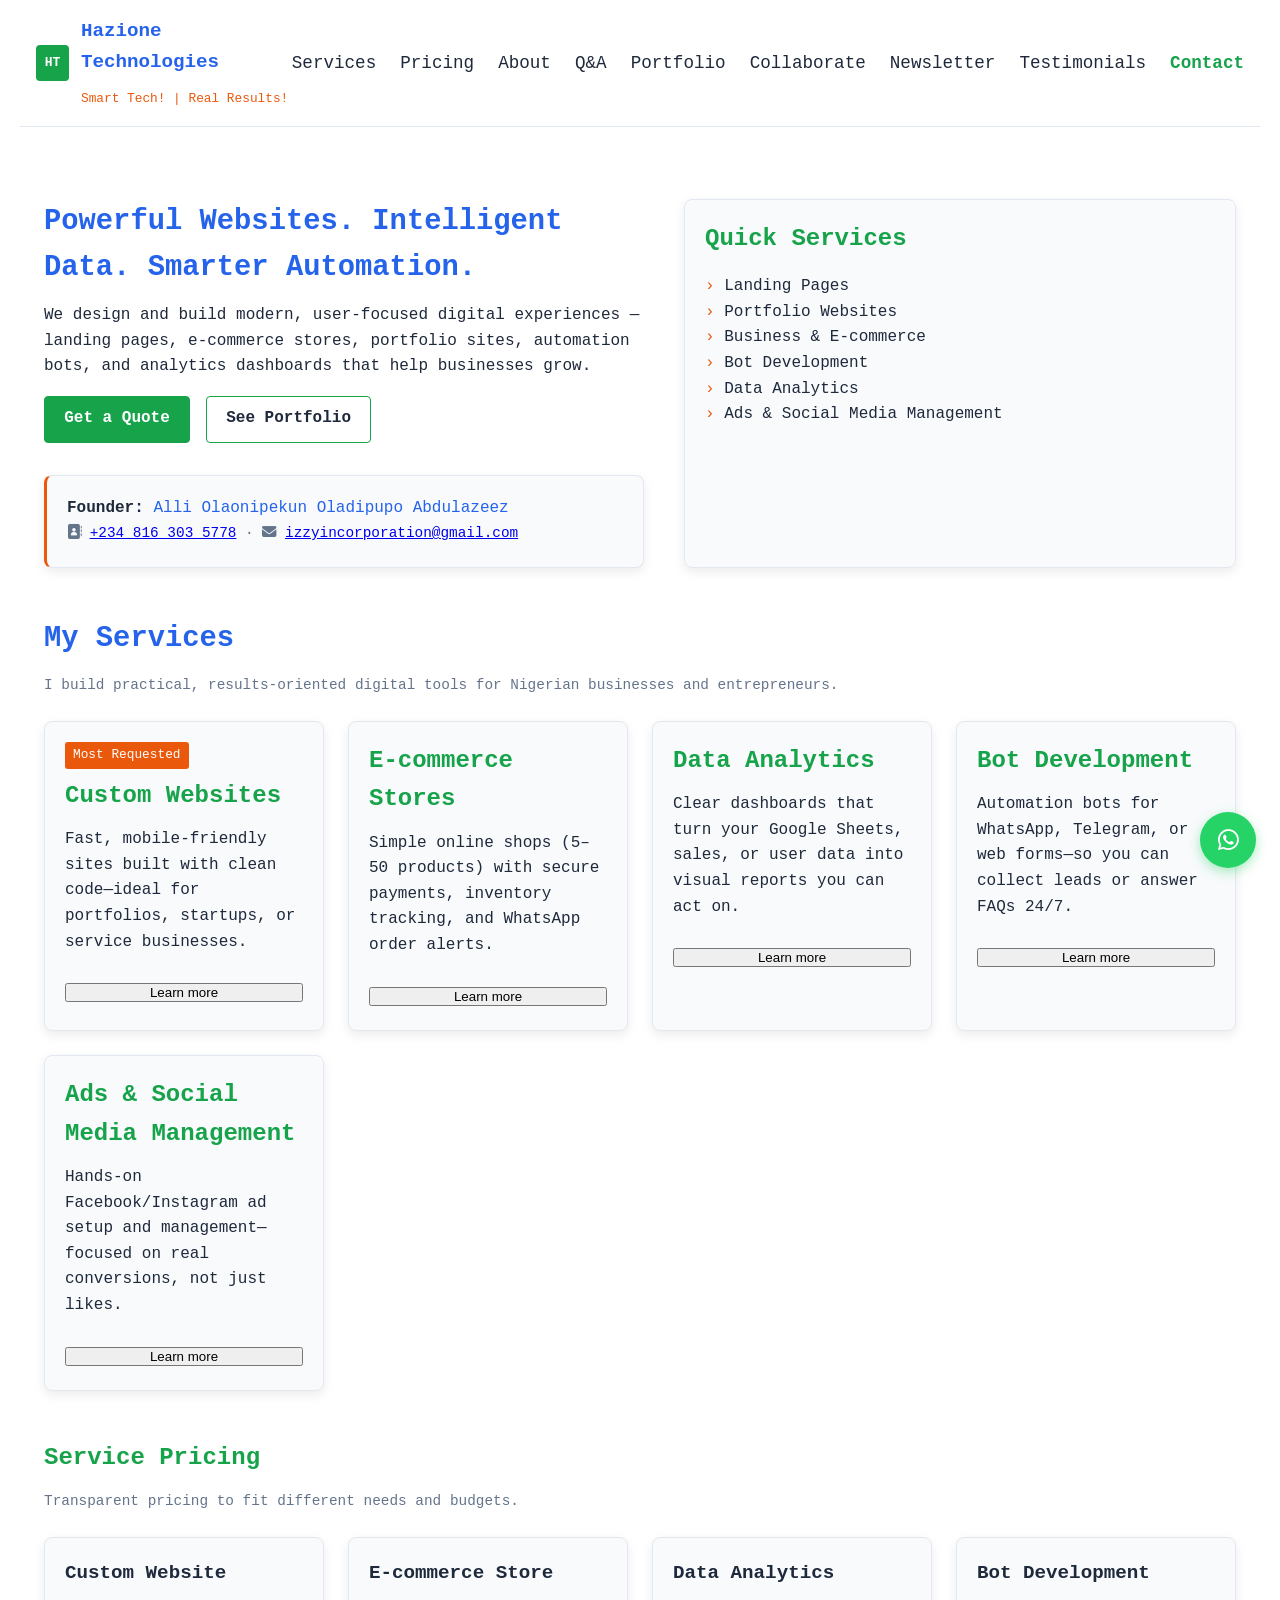
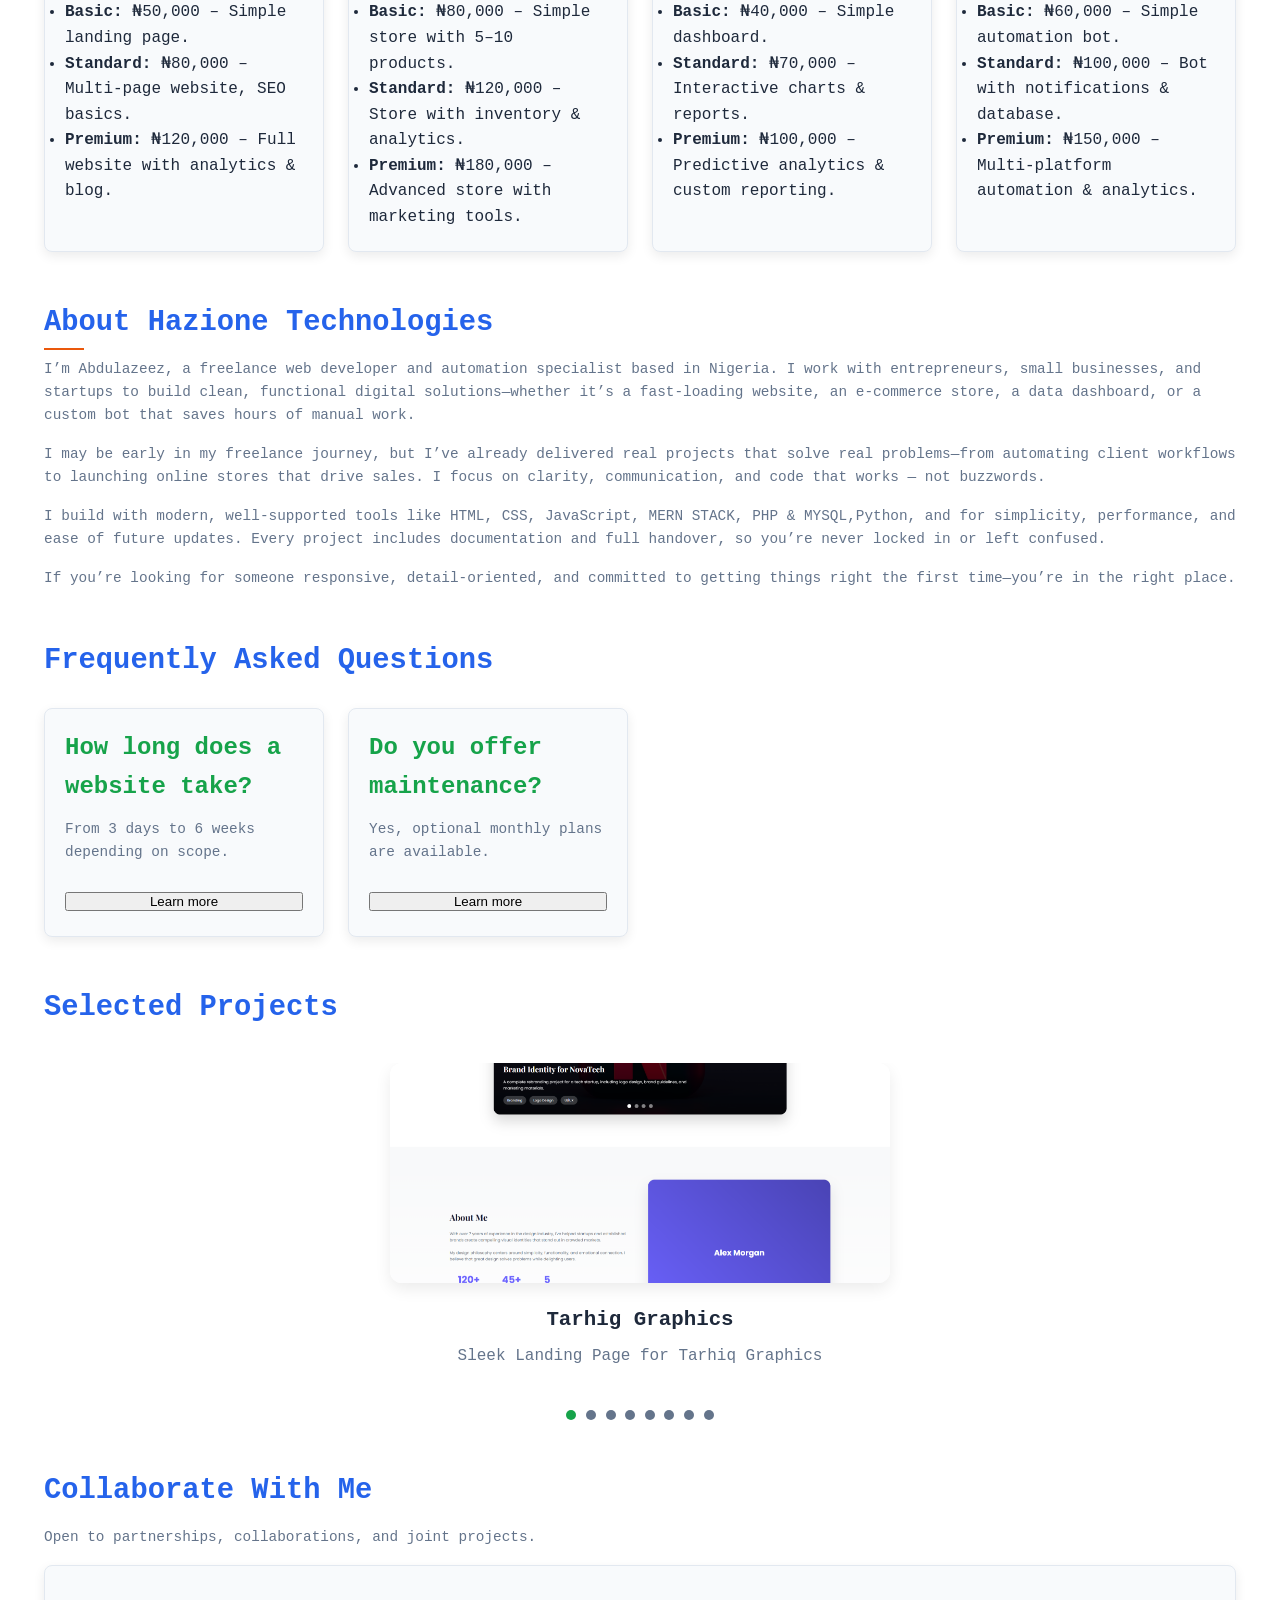
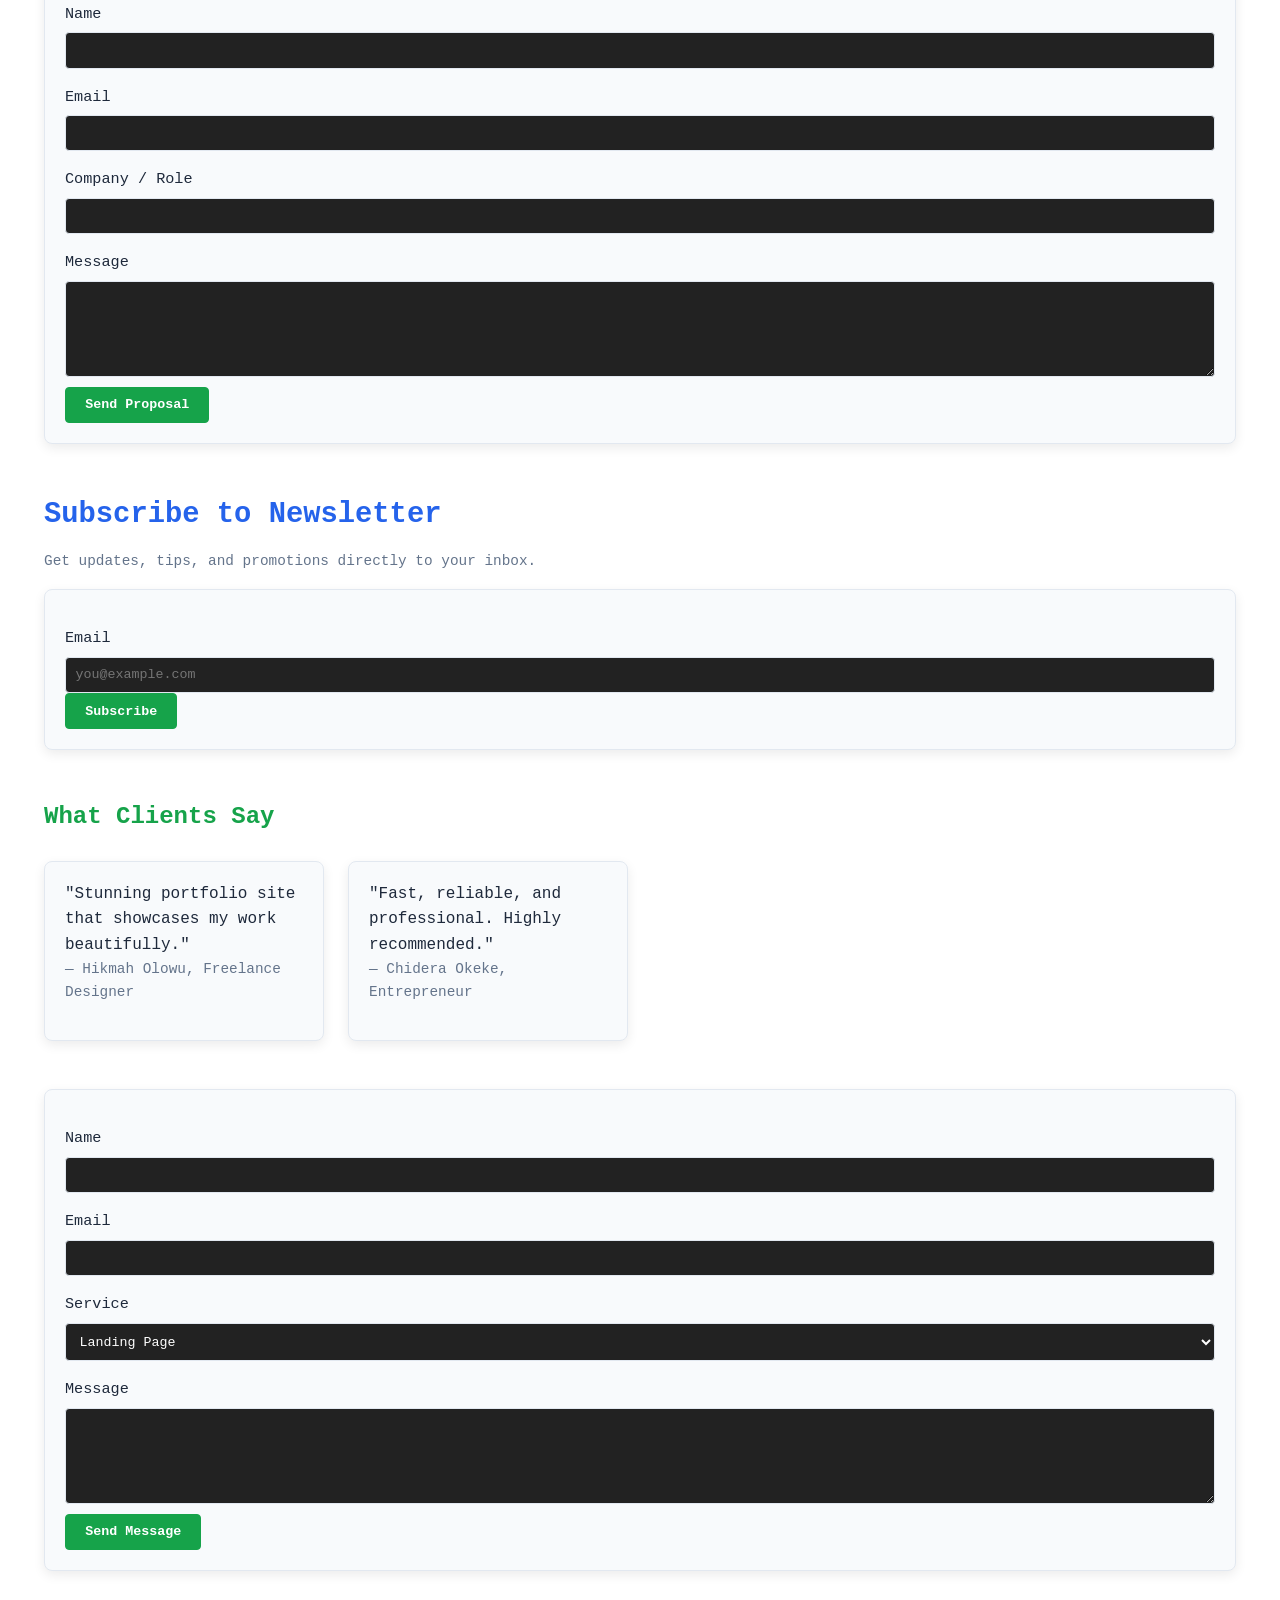
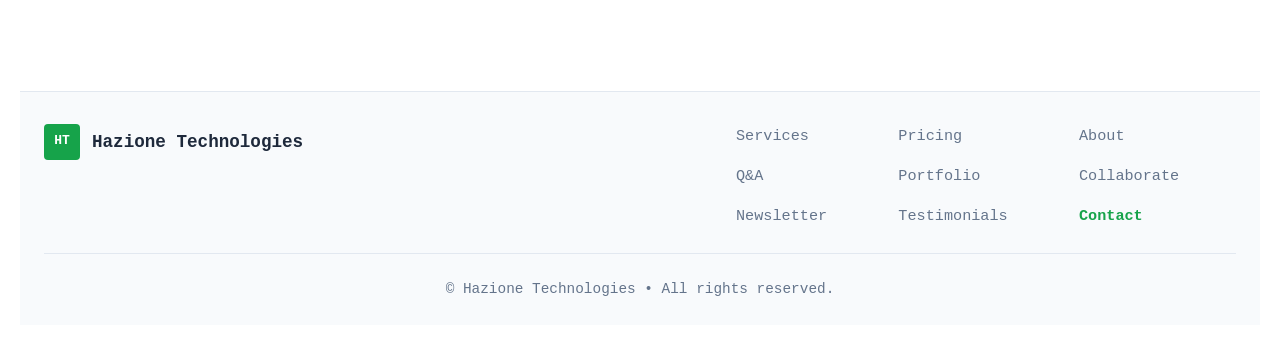
==== index.html @ 20d9113e "cleaning" ====
<!DOCTYPE html>
<html lang="en">
<head>
<meta charset="UTF-8">
<meta name="viewport" content="width=device-width, initial-scale=1.0">
<title>Hazione Technologies — Freelance Web Developer, Data Analyst & Bot Developer</title>
<meta name="description" content="Professional web development, data analytics, and automation bot services in Nigeria. Tailored solutions for businesses and entrepreneurs.">

<!-- Open Graph -->
<meta property="og:title" content="Hazione Technologies — Smart Tech. Real Results." />
<meta property="og:description" content="We build modern websites, e-commerce stores, bots, and analytics dashboards that help businesses grow." />
<meta property="og:type" content="website" />
<meta property="og:url" content="https://yourdomain.com" />
<meta property="og:image" content="https://yourdomain.com/img/og-preview.webp" />

<!-- Twitter Card -->
<meta name="twitter:card" content="summary_large_image" />
<meta name="twitter:title" content="Hazione Technologies — Web Development & Digital Solutions" />
<meta name="twitter:description" content="Professional websites, e-commerce, bots, and data analytics." />
<meta name="twitter:image" content="https://yourdomain.com/img/og-preview.webp" />

<link rel="icon" href="/favicon.ico" type="image/x-icon" />
<link rel="stylesheet" href="https://cdnjs.cloudflare.com/ajax/libs/font-awesome/6.7.2/css/all.min.css">
<link rel="stylesheet" href="styles.css">
</head>
<body>
<div class="site">

<!-- ================= HEADER ================= -->
<header>
  <div class="brand">
    <div class="logo">HT</div>
    <div>
      <h2>Hazione Technologies</h2>
      <div class="header-motto">Smart Tech! | Real Results!</div>
    </div>
  </div>

  <button class="menu-toggle" aria-label="Toggle navigation menu">☰</button>

  <nav>
    <ul>
      <li><a href="#services">Services</a></li>
      <li><a href="#pricing">Pricing</a></li>
      <li><a href="#about">About</a></li>
      <li><a href="#qa">Q&A</a></li>
      <li><a href="#projects">Portfolio</a></li>
      <li><a href="#collaborators">Collaborate</a></li>
      <li><a href="#newsletter">Newsletter</a></li>
      <li><a href="#testimonials">Testimonials</a></li>
      <li><a href="#contact" class="cta">Contact</a></li>
    </ul>
  </nav>
</header>

<div class="menu-overlay"></div>

<main>

<!-- ================= HERO ================= -->
<section class="hero" data-animate>
  <div>
    <h2>Powerful Websites. Intelligent Data. Smarter Automation.</h2>
    <p>We design and build modern, user-focused digital experiences — landing pages, e-commerce stores, portfolio sites, automation bots, and analytics dashboards that help businesses grow.</p>
    <div class="actions">
      <a class="btn primary" href="#contact">Get a Quote</a>
      <a class="btn" href="#projects">See Portfolio</a>
    </div>

    <div class="card founder-card" data-animate>
      <strong>Founder:</strong>
      <a href="javascript:void(0)" id="founderLink" class="founder-link">
        Alli Olaonipekun Oladipupo Abdulazeez
      </a><br>
      <span class="muted">
        <i class="fa fa-address-book"></i>
        <a href="tel:+2348163035778">+234 816 303 5778</a> ·
        <i class="fa-solid fa-envelope"></i>
        <a href="mailto:izzyincorporation@gmail.com">izzyincorporation@gmail.com</a>
      </span>
    </div>
  </div>

  <aside class="card" data-animate>
    <h3>Quick Services</h3>
    <ul>
      <li>Landing Pages</li>
      <li>Portfolio Websites</li>
      <li>Business & E-commerce</li>
      <li>Bot Development</li>
      <li>Data Analytics</li>
      <li>Ads & Social Media Management</li>
    </ul>
  </aside>
</section>

<!-- ================= SERVICES ================= -->
<section id="services" data-animate>
  <h2>My Services</h2>
  <p class="muted">I build practical, results-oriented 
    digital tools for Nigerian businesses and entrepreneurs.</p>

  <div class="grid">
    <!-- 1. Custom Websites -->
    <div class="service card service-expand" data-expanded="false">
      <span class="badge">Most Requested</span>
      <h3>Custom Websites</h3>
      <p>Fast, mobile-friendly sites built with clean code—ideal for portfolios, startups, or service businesses.</p>
      <div class="expand-content" style="display: none; margin-top: 1rem;">
        <p><strong>Perfect for:</strong> Personal portfolios, small business sites, landing pages for promotions or services.</p>
        <p><strong>What's included:</strong></p>
        <ul>
          <li>Fully responsive design (looks great on phone & desktop)</li>
          <li>Fast loading (optimized images and clean code)</li>
          <li>Contact form that sends messages to your email</li>
          <li>Google Maps embed (if you have a physical location)</li>
          <li>Basic SEO so Google can find you</li>
          <li>1 month of free fixes or small updates</li>
        </ul>
        <p>Built with plain HTML, CSS, and JavaScript — no bloated systems. Easy to hand over, easy to update later.</p>
      </div>
      <button class="expand-toggle">Learn more</button>
    </div>

    <!-- 2. E-commerce Stores -->
    <div class="service card service-expand" data-expanded="false">
      <h3>E-commerce Stores</h3>
      <p>Simple online shops (5–50 products) with secure payments, inventory tracking, and WhatsApp order alerts.</p>
      <div class="expand-content" style="display: none; margin-top: 1rem;">
        <p><strong>Perfect for:</strong> Small shops selling 5–50 products (e.g., fashion, crafts, digital downloads).</p>
        <p><strong>What’s included:</strong></p>
        <ul>
          <li>Product catalog with images, prices, and descriptions</li>
          <li>Shopping cart and checkout flow</li>
          <li>Payment via bank transfer, USSD, or integration with Paystack/Flutterwave</li>
          <li>Order notifications to your WhatsApp or email</li>
          <li>Basic admin panel to add/edit products</li>
          <li>Mobile-friendly design</li>
        </ul>
        <p>Not a Shopify replacer — but a simple, affordable online store that works for Nigerian sellers.</p>
      </div>
      <button class="expand-toggle">Learn more</button>
    </div>

    <!-- 3. Data Analytics -->
    <div class="service card service-expand" data-expanded="false">
      <h3>Data Analytics</h3>
      <p>Clear dashboards that turn your Google Sheets, sales, or user data into visual reports you can act on.</p>
      <div class="expand-content" style="display: none; margin-top: 1rem;">
        <p><strong>Perfect for:</strong> Business owners tracking sales, user behavior, or bot performance.</p>
        <p><strong>What’s included:</strong></p>
        <ul>
          <li>Dashboard built with Google Data Studio (free) or Python (for custom logic)</li>
          <li>Connects to your Google Sheets, CSV files, or simple databases</li>
          <li>Visual charts: sales over time, top products, user sources</li>
          <li>Weekly or monthly automated email reports (optional)</li>
          <li>Clear instructions on how to update your data</li>
        </ul>
        <p>No complex data science — just clear, actionable insights from the data you already have.</p>
      </div>
      <button class="expand-toggle">Learn more</button>
    </div>

    <!-- 4. Bot Development -->
    <div class="service card service-expand" data-expanded="false">
      <h3>Bot Development</h3>
      <p>Automation bots for WhatsApp, Telegram, or web forms—so you can collect leads or answer FAQs 24/7.</p>
      <div class="expand-content" style="display: none; margin-top: 1rem;">
        <p><strong>Perfect for:</strong> Automating replies, collecting leads, or reducing manual tasks.</p>
        <p><strong>What’s included:</strong></p>
        <ul>
          <li>WhatsApp or Telegram bot that answers FAQs or takes orders</li>
          <li>Web form bot that saves submissions to Google Sheets</li>
          <li>Simple database (if needed) to store user info</li>
          <li>Notifications sent to your phone or email</li>
          <li>Easy-to-use admin panel to update bot replies</li>
        </ul>
        <p>Example: A bot that says “Send ‘PRICE’ to get our menu” and logs every inquiry. Built with Python or Node.js.</p>
      </div>
      <button class="expand-toggle">Learn more</button>
    </div>

    <!-- 5. Ads & Social Media -->
    <div class="service card service-expand" data-expanded="false">
      <h3>Ads & Social Media Management</h3>
      <p>Hands-on Facebook/Instagram ad setup and management—focused on real conversions, not just likes.</p>
      <div class="expand-content" style="display: none; margin-top: 1rem;">
        <p><strong>Perfect for:</strong> Businesses ready to run paid ads but don’t know where to start.</p>
        <p><strong>What’s included:</strong></p>
        <ul>
          <li>Setup of Facebook/Instagram ad account (if you don’t have one)</li>
          <li>Ad creative suggestions (images, text, targeting)</li>
          <li>Launch of 1–2 test campaigns with clear goals (e.g., “Get 10 website visits for ₦1,000”)</li>
          <li>Weekly performance report: how much was spent, clicks, results</li>
          <li>Recommendations: “Pause this ad, boost that one”</li>
        </ul>
        <p>I don’t guarantee sales — but I’ll make sure your budget is spent smartly and transparently.</p>
      </div>
      <button class="expand-toggle">Learn more</button>
    </div>
  </div>
</section>

<!-- ================= PRICING ================= -->
<section id="pricing" data-animate>
<h3>Service Pricing</h3>
<p class="muted">Transparent pricing to fit different needs and budgets.</p>

<div class="grid">
  <div class="card service-tier">
    <h4>Custom Website</h4>
    <ul>
      <li><strong>Basic:</strong> ₦50,000 – Simple landing page.</li>
      <li><strong>Standard:</strong> ₦80,000 – Multi-page website, SEO basics.</li>
      <li><strong>Premium:</strong> ₦120,000 – Full website with analytics & blog.</li>
    </ul>
  </div>
  <div class="card service-tier">
    <h4>E-commerce Store</h4>
    <ul>
      <li><strong>Basic:</strong> ₦80,000 – Simple store with 5–10 products.</li>
      <li><strong>Standard:</strong> ₦120,000 – Store with inventory & analytics.</li>
      <li><strong>Premium:</strong> ₦180,000 – Advanced store with marketing tools.</li>
    </ul>
  </div>
  <div class="card service-tier">
    <h4>Data Analytics</h4>
    <ul>
      <li><strong>Basic:</strong> ₦40,000 – Simple dashboard.</li>
      <li><strong>Standard:</strong> ₦70,000 – Interactive charts & reports.</li>
      <li><strong>Premium:</strong> ₦100,000 – Predictive analytics & custom reporting.</li>
    </ul>
  </div>
  <div class="card service-tier">
    <h4>Bot Development</h4>
    <ul>
      <li><strong>Basic:</strong> ₦60,000 – Simple automation bot.</li>
      <li><strong>Standard:</strong> ₦100,000 – Bot with notifications & database.</li>
      <li><strong>Premium:</strong> ₦150,000 – Multi-platform automation & analytics.</li>
    </ul>
  </div>
</div>
</section>

<!-- ================= ABOUT ================= -->

<section id="about" data-animate>
  <h2>About Hazione Technologies</h2>
  
  <p class="muted">
    I’m Abdulazeez, a freelance web developer and automation specialist based in Nigeria. 
    I work with entrepreneurs, small businesses, and startups to build clean, functional 
    digital solutions—whether it’s a fast-loading website, an e-commerce store, a data dashboard, 
    or a custom bot that saves hours of manual work.
  </p>

  <p class="muted">
    I may be early in my freelance journey, but I’ve already delivered real projects that 
    solve real problems—from automating client workflows to launching online stores that 
    drive sales. I focus on clarity, communication, and code that works — not buzzwords.
  </p>

  <p class="muted">
    I build with modern, well-supported tools like HTML, CSS, JavaScript, MERN STACK, PHP & MYSQL,Python, and 
    for simplicity, performance, and ease of future updates. Every project 
    includes documentation and full handover, so you’re never locked in or left confused.
  </p>

  <p class="muted">
    If you’re looking for someone responsive, detail-oriented, and committed to getting 
    things right the first time—you’re in the right place.
  </p>
</section>

<!-- ================= Q&A ================= -->
<section id="qa" data-animate>
  <h2>Frequently Asked Questions</h2>
  <div class="grid">
    
    <!-- Q1 -->
    <div class="card service-expand" data-expanded="false">
      <h3>How long does a website take?</h3>
      <p class="muted">From 3 days to 6 weeks depending on scope.</p>
      
      <div class="expand-content" style="display: none; margin-top: 1rem;">
        <p><strong>Simple landing page:</strong> 3–5 days</p>
        <p><strong>Multi-page business site:</strong> 2–3 weeks</p>
        <p><strong>E-commerce store:</strong> 3–6 weeks (includes testing payments & inventory)</p>
        <p>I’ll give you a clear timeline before we start — no surprises.</p>
      </div>
      
      <button class="expand-toggle">Learn more</button>
    </div>

    <!-- Q2 -->
    <div class="card service-expand" data-expanded="false">
      <h3>Do you offer maintenance?</h3>
      <p class="muted">Yes, optional monthly plans are available.</p>
      
      <div class="expand-content" style="display: none; margin-top: 1rem;">
        <p><strong>Basic plan (₦5,000/month):</strong></p>
        <ul>
          <li>Uptime monitoring</li>
          <li>Security updates</li>
          <li>1 hour of small fixes or content changes</li>
        </ul>
        <p><strong>Note:</strong> All websites include 1 month of free support after launch.</p>
      </div>
      
      <button class="expand-toggle">Learn more</button>
    </div>

  </div>
</section>

<!-- ================= PROJECTS CAROUSEL (Centered) ================= -->
<section id="projects" data-animate>
  <h2>Selected Projects</h2>
  <div class="carousel-container">
    <div class="carousel-track" id="carouselTrack">

      <!-- Project 1 -->
       <div class="carousel-slide">
        <img src="img/Graphic Design Portfolio.png" 
             alt="Landing Page for Tarhiq Graphics"
             loading="lazy">
        <h3>Tarhig Graphics</h3>
        <p>Sleek Landing Page for Tarhiq Graphics</p>
      </div>

    <!-- Project 2 -->
      <div class="carousel-slide">
        <img src="img/LandinpPage-Ola — Futuristic Copywriter - [].png" 
             alt="Ola the Copywriter"
             loading="lazy">
        <h3>Copywriter Landing Page</h3>
        <p>Neat and classy hire-me Landing Page for a Copywriter</p>
      </div>

      <!-- Project 3 -->
      <div class="carousel-slide">
        <img src="img/- Men’s Luxe — Watches, Clothes & Accessories - website.png" 
             alt="Men's Luxe e-commerce store: responsive website for Nigerian fashion brand"
             loading="lazy">
        <h3>Men’s Luxe</h3>
        <p>Fashion e-commerce with WhatsApp order alerts</p>
      </div>
   

      <!-- Project 4 -->
      <div class="carousel-slide">
        <img src="img/e-commerce-store-for-Lagos-Events.png" 
             alt="Lagos Events e-commerce store"
             loading="lazy">
        <h3>E-commerce for Events Planning</h3>
        <p>Dashing and Attractive UI Experince that converts</p>
      </div>
   

      <!-- Project 5 -->
      <div class="carousel-slide">
        <img src="img/whatsApp-bot.png" 
             alt="WhatsApp Bot"
             loading="lazy">
        <h3>WhatsApp Bots</h3>
        <p>Simple automation that works!</p>
      </div>
   
      <!-- Project 6 -->
      <div class="carousel-slide">
        <img src="img/telegram-bot.jfif" 
             alt="Telegram bots"
             loading="lazy">
        <h3>Telegram Bots</h3>
        <p>Automate your telegram chat effectively</p>
      </div>

      <!-- Project 7 -->
      <div class="carousel-slide">
        <img src="img/dashbord-data Analytics-2.jfif" 
             alt="AfriCraft marketplace for handmade goods"
             loading="lazy">
        <h3> Dashboard for decision making</h3>
        <p>Visualize elements that influence decision making</p>
      </div>

      <!-- Project 8 -->
      <div class="carousel-slide">
        <img src="img/soc-media.jfif" 
             alt="soc media"
             loading="lazy">
        <h3>media management</h3>
        <p> social media  </p>
      </div>
    </div>
    <div class="carousel-dots" id="carouselDots"></div>
  </div>
</section>

<!-- ================= COLLABORATORS / PARTNERS ================= -->
<section id="collaborators" data-animate>
  <h2>Collaborate With Me</h2>
  <p class="muted">Open to partnerships, collaborations, and joint projects.</p>
  
  <form 
    class="card" 
    id="collaborateForm"
    name="collaborate" 
    method="POST"
    data-netlify="true"
    action="thank-you"
  >
    <!-- Hidden input to support SPA routing -->
    <input type="hidden" name="form-name" value="collaborate" />
    
    <label for="collab-name">Name</label>
    <input 
      id="collab-name" 
      name="name" 
      required
    >
    
    <label for="collab-email">Email</label>
    <input 
      id="collab-email" 
      type="email" 
      name="email" 
      required
    >
    
    <label for="collab-role">Company / Role</label>
    <input 
      id="collab-role" 
      name="role"
    >
    
    <label for="collab-message">Message</label>
    <textarea 
      id="collab-message" 
      name="message" 
      rows="5" 
      required
    ></textarea>
    
    <button type="submit" class="btn primary">Send Proposal</button>
  </form>
</section>

<!-- ================= NEWSLETTER ================= -->
<section id=" newsletter" data-animate>
  <h2>Subscribe to Newsletter</h2>
  <p class="muted">Get updates, tips, and promotions directly to your inbox.</p>
  
  <form 
    class="card" 
    id="newsletterForm"
    name="newsletter" 
    method="POST"
    data-netlify="true"
    action="thank-you"
  >
    <!-- Hidden input for SPA compatibility -->
    <input type="hidden" name="form-name" value="newsletter" />
    
    <label for="newsletter-email">Email</label>
    <input 
      id="newsletter-email" 
      type="email" 
      name="email" 
      placeholder="you@example.com" 
      required
    >
    
    <button type="submit" class="btn primary">Subscribe</button>
  </form>
</section>

<!-- ================= TESTIMONIALS ================= -->
<section id="testimonials" data-animate>
<h3 class="motto">What Clients Say</h3>
<div class="grid">
  <div class="card">
    <blockquote>"Stunning portfolio site that showcases my work beautifully."</blockquote>
    <p class="muted">— Hikmah Olowu, Freelance Designer</p>
  </div>
  <div class="card">
    <blockquote>"Fast, reliable, and professional. Highly recommended."</blockquote>
    <p class="muted">— Chidera Okeke, Entrepreneur</p>
  </div>
</div>
</section>

<!-- ================= CONTACT ================= -->
<section id="contact" class="contact" data-animate>
<form id="contactForm" class="card" name="contact" method="POST" data-netlify="true" action="thank-you.html">
<input type="hidden" name="form-name" value="contact">
<label>Name</label>
<input name="name" required>
<label>Email</label>
<input name="email" type="email" required>
<label>Service</label>
<select name="service">
<option>Landing Page</option>
<option>Portfolio Website</option>
<option>Business Website</option>
<option>E-commerce</option>
<option>Bot Development</option>
<option>Data Analytics</option>
<option>Ads & Social Media Management</option>
</select>
<label>Message</label>
<textarea name="message" rows="5" required></textarea>
<button type="submit" class="btn primary">Send Message</button>
</form>
</section>

</main>

<!-- ================= FOOTER ================= -->
<footer>
<div class="footer-content">
  <div class="footer-brand">
    <div class="logo">HT</div>
    <h4>Hazione Technologies</h4>
    
  </div>
  <nav>
    <ul>
      <li><a href="#services">Services</a></li>
      <li><a href="#pricing">Pricing</a></li>
      <li><a href="#about">About</a></li>
      <li><a href="#qa">Q&A</a></li>
      <li><a href="#projects">Portfolio</a></li>
      <li><a href="#collaborators">Collaborate</a></li>
      <li><a href="#newsletter">Newsletter</a></li>
      <li><a href="#testimonials">Testimonials</a></li>
      <li><a href="#contact" class="cta">Contact</a></li>
    </ul>
  </nav>
</div>
<div class="footer-bottom">
<div>© Hazione Technologies • All rights reserved.</div>
</div>
</footer>





</div>





<!-- WhatsApp Widget -->
<a href="https://wa.me/2348163035778?text=Hello!%20I%20saw%20your%20website%20and%20would%20like%20to%20discuss%20a%20project." 
   class="whatsapp-widget" 
   target="_blank" 
   aria-label="Chat on WhatsApp">
  <i class="fab fa-whatsapp"></i>
</a>



<script>

  // === Expandable Cards (Services, FAQ) ===
  document.addEventListener('DOMContentLoaded', function () {
  document.querySelectorAll('.expand-toggle').forEach(function (button) {
    button.addEventListener('click', function () {
      const card = this.closest('.service-expand');
      if (!card) return;

      const isExpanded = card.getAttribute('data-expanded') === 'true';
      const content = card.querySelector('.expand-content');

      if (isExpanded) {
        card.setAttribute('data-expanded', 'false');
        this.textContent = 'Learn more';
        if (content) content.style.display = 'none';
      } else {
        // Close others
        document.querySelectorAll('.service-expand[data-expanded="true"]').forEach(function (other) {
          other.setAttribute('data-expanded', 'false');
          const btn = other.querySelector('.expand-toggle');
          if (btn) btn.textContent = 'Learn more';
          const cnt = other.querySelector('.expand-content');
          if (cnt) cnt.style.display = 'none';
        });

        card.setAttribute('data-expanded', 'true');
        this.textContent = 'Show less';
        if (content) content.style.display = 'block';
      }
    });
  });
});

</script>





<script src="script.js"></script>

</body>
</html>
---- styles.css ----
/* ===== RESET & BASE ===== */
*, *::before, *::after {
  box-sizing: border-box;
  margin: 0;
  padding: 0;
}

:root {
  --bg: #ffffff;
  --bg-card: #f8fafc;     /* Slate 50 */
  --fg: #1e293b;          /* Slate 800 */
  --muted: #64748b;       /* Slate 500 */
  --primary: #16a34a;     /* Green 600 (darker for light bg) */
  --primary-dark: #15803d; /* Green 700 */
  --accent: #2563eb;      /* Blue 600 */
  --code: #ea580c;        /* Orange 600 */
  --border: #e2e8f0;      /* Slate 200 */
  --shadow: rgba(0, 0, 0, 0.08);
}

body {
  font-family: 'SF Mono', 'Fira Code', 'Consolas', monospace;
  background-color: var(--bg);
  color: var(--fg);
  line-height: 1.6;
  overflow-x: hidden;
}

.site {
  display: flex;
  flex-direction: column;
  min-height: 100vh;
  margin: 0 20px;
}

/* ===== UTILITY ===== */
.muted {
  color: var(--muted);
  font-size: 0.9rem;
}

.card {
  background: var(--bg-card);
  border: 1px solid var(--border);
  border-radius: 8px;
  padding: 1.25rem;
  box-shadow: 0 4px 12px var(--shadow);
}

.btn {
  display: inline-block;
  padding: 0.6rem 1.2rem;
  background: transparent;
  color: var(--fg);
  border: 1px solid var(--primary);
  border-radius: 4px;
  text-decoration: none;
  font-family: inherit;
  font-weight: 600;
  transition: all 0.2s ease;
  cursor: pointer;
}

.btn:hover {
  background: var(--primary);
  color: var(--bg);
}

.btn.primary {
  background: var(--primary);
  color: var(--bg);
  border-color: var(--primary);
}

.btn.primary:hover {
  background: var(--primary-dark);
  border-color: var(--primary-dark);
}

/* ===== HEADER ===== */
header {
  position: sticky;
  top: 0;
  z-index: 1000;
  background: var(--bg);
  border-bottom: 1px solid var(--border);
  padding: 1rem;
  display: flex;
  align-items: center;
  justify-content: space-between;
}

.brand {
  display: flex;
  align-items: center;
  gap: 0.75rem;
}

.logo {
  width: 36px;
  height: 36px;
  background: var(--primary);
  color: var(--bg);
  border-radius: 4px;
  display: flex;
  align-items: center;
  justify-content: center;
  font-weight: bold;
  font-family: monospace;
}

.brand h2 {
  font-size: 1.2rem;
  font-weight: 600;
}

.header-motto {
  font-size: 0.8rem;
  color: var(--code);
}

.menu-toggle {
  display: block;
  background: none;
  border: none;
  font-size: 1.5rem;
  color: var(--fg);
  cursor: pointer;
}

nav {
  position: fixed;
  top: 0;
  right: -100%;
  width: 70%;
  height: 100vh;
  background: var(--bg-card);
  padding: 2rem 1.5rem;
  transition: right 0.3s ease;
  z-index: 999;
}

nav.active {
  right: 0;
}

nav ul {
  list-style: none;
  display: flex;
  flex-direction: column;
  gap: 1.2rem;
}

nav a {
  color: var(--fg);
  text-decoration: none;
  font-size: 1.1rem;
  padding: 0.5rem 0;
  border-bottom: 1px solid transparent;
  transition: color 0.2s;
}

nav a:hover, nav a:focus {
  color: var(--primary);
}

nav a.cta {
  color: var(--primary);
  font-weight: bold;
}

.menu-overlay {
  position: fixed;
  top: 0;
  left: 0;
  width: 100vw;
  height: 100vh;
  background: rgba(0, 0, 0, 0.6);
  opacity: 0;
  visibility: hidden;
  transition: opacity 0.3s;
  z-index: 998;
}

.menu-overlay.active {
  opacity: 1;
  visibility: visible;
}

/* Desktop nav (min-width: 900px) */
@media (min-width: 900px) {
  .menu-toggle, .menu-overlay {
    display: none;
  }

  nav {
    position: static;
    width: auto;
    height: auto;
    background: transparent;
    padding: 0;
  }

  nav ul {
    flex-direction: row;
    gap: 1.5rem;
  }
}

/* ===== MAIN LAYOUT ===== */
main {
  flex: 1;
  padding: 1.5rem;
}

section {
  margin: 3rem 0;
}

h2, h3, h4 {
  margin-bottom: 0.75rem;
}

h2 {
  font-size: 1.8rem;
  color: var(--accent);
}

h3 {
  font-size: 1.5rem;
  color: var(--primary);
}

h4 {
  font-size: 1.2rem;
}

p {
  margin-bottom: 1rem;
}

/* ===== HERO ===== */
.hero {
  display: flex;
  flex-direction: column;
  gap: 1.2rem;
}

.hero > div {
  max-width: 600px;
}

.actions {
  display: flex;
  gap: 1rem;
  flex-wrap: wrap;
}

.founder-card {
  margin-top: 2rem;
  border-left: 3px solid var(--code);
}

.founder-link {
  color: var(--accent);
  text-decoration: none;
}

.founder-link:hover {
  text-decoration: underline;
}



/* Side-by-side on larger screens */
@media (min-width: 768px) {
  .hero {
    flex-direction: row;
    gap: 2.5rem;
    align-items: flex-start;
  }

  .hero > div {
    flex: 2; /* Main content takes more space */
  }

  .hero > aside {
    flex: 1; /* Quick Services narrower */
    align-self: flex-start;
    position: sticky;
    top: 2rem; /* Optional: makes it stick as you scroll */
  }
}

/* Quick Services */
.hero aside {
  align-self: stretch;
}

.hero aside h3 {
  margin-bottom: 1rem;
}

.hero aside ul {
  list-style: none;
}

.hero aside li::before {
  content: "› ";
  color: var(--code);
}


/* ...................
...........FOR THE CARDS ........ */

.card:hover {
  transform: translateY(-6px);
  box-shadow: 
    0 10px 25px rgba(37, 99, 235, 0.15),   /* soft blue shadow */
    0 4px 8px rgba(0, 0, 0, 0.08);
  
  font-style: oblique;
  font-weight: 600;
}




/* .........................
............SERVICES............... */

 .expand-content {

  color: #fff;

}

/* ..........................
.........ABOUT ........... */


#about h2 {
  color: var(--accent);
  position: relative;
  display: inline-block;
}
#about h2::after {
  content: "";
  position: absolute;
  bottom: -4px;
  left: 0;
  width: 40px;
  height: 2px;
  background: var(--code);
}


/* ===== SERVICES / PRICING / FAQ ===== */
.grid {
  display: grid;
  gap: 1.5rem;
  margin-top: 1.5rem;
}

@media (min-width: 600px) {
  .grid {
    grid-template-columns: repeat(auto-fill, minmax(280px, 1fr));
  }
}

.service-expand[data-expanded="true"] {
  background: #252525;
  border-color: var(--primary);
}

.service-expand[data-expanded="true"] .expand-toggle {
  background: var(--primary-dark);
  color: var(--bg);
}

.expand-toggle {
  margin-top: 0.75rem;
  width: 100%;
}

.badge {
  display: inline-block;
  background: var(--code);
  color: var(--bg);
  padding: 0.2rem 0.5rem;
  border-radius: 3px;
  font-size: 0.8rem;
  margin-bottom: 0.5rem;
}

/* ===== FORMS ===== */
form {
  margin-top: 1rem;
}

form label {
  display: block;
  margin: 1rem 0 0.4rem;
  font-size: 0.95rem;
}

form input,
form textarea,
form select {
  width: 100%;
  padding: 0.6rem;
  background: #222;
  border: 1px solid var(--border);
  border-radius: 4px;
  color: #fff;
  font-family: inherit;
}



/* ===== CENTERED CAROUSEL ===== */
.carousel-container {
  max-width: 800px;
  margin: 2rem auto;
  position: relative;
  overflow: hidden;
}

.carousel-track {
  display: flex;
  transition: transform 0.5s ease-in-out;
  width: 100%;
}

.carousel-slide {
  min-width: 100%;
  padding: 0 1rem;
  display: flex;
  flex-direction: column;
  align-items: center;
  text-align: center;
}

.carousel-slide img {
  width: 100%;
  max-width: 500px;
  height: 220px;
  object-fit: cover;
  border-radius: 12px;
  box-shadow: 0 6px 16px var(--shadow);
  margin-bottom: 1.25rem;
}

.carousel-slide h3 {
  font-size: 1.3rem;
  color: var(--fg);
  margin-bottom: 0.5rem;
}

.carousel-slide p {
  color: var(--muted);
  max-width: 90%;
}

/* Dots */
.carousel-dots {
  display: flex;
  justify-content: center;
  gap: 0.6rem;
  margin-top: 1.5rem;
}

.carousel-dots button {
  width: 10px;
  height: 10px;
  border-radius: 50%;
  background: var(--muted);
  border: none;
  cursor: pointer;
  transition: background 0.2s;
}

.carousel-dots button.active {
  background: var(--primary);
}



/* ===== FOOTER ===== */
footer {
  background: var(--bg-card);
  border-top: 1px solid var(--border);
  padding: 2rem 1.5rem 1.5rem;
  margin-top: 3rem;
  color: var(--fg);
}

.footer-content {
  display: flex;
  flex-direction: column;
  align-items: center;
  gap: 1.8rem;
  width: 10; /* Full width */
}

/* Brand */
.footer-brand {
  display: flex;
  align-items: center;
  gap: 0.75rem;
  text-align: center;
}

.footer-brand .logo {
  width: 36px;
  height: 36px;
  background: var(--primary);
  color: white;
  border-radius: 4px;
  display: flex;
  align-items: center;
  justify-content: center;
  font-weight: bold;
  flex-shrink: 0;
}

.footer-brand h4 {
  font-size: 1.1rem;
  margin: 0;
}

/* Navigation */
.footer-content nav {
  width: 100%;
  max-width: 500px;
}

.footer-content nav ul {
  list-style: none;
  padding: 0;
  margin: 0;
  display: grid;
  grid-template-columns: repeat(2, 1fr);
  gap: 0.9rem;
}

.footer-content nav a {
  color: var(--muted);
  text-decoration: none;
  font-size: 0.95rem;
  transition: color 0.2s;
  text-align: center;
  padding: 0.25rem 0;
}

.footer-content nav a:hover {
  color: var(--primary);
}

.footer-content nav a.cta {
  color: var(--primary);
  font-weight: 600;
}

/* Bottom */
.footer-bottom {
  margin-top: 1.5rem;
  text-align: center;
  color: var(--muted);
  font-size: 0.9rem;
  padding-top: 1.5rem;
  border-top: 1px solid var(--border);
  width: 100%;
}

/* Tablet+ */
@media (min-width: 768px) {
  .footer-content {
    flex-direction: row;
    justify-content: space-between;
    align-items: flex-start;
    text-align: left;
    max-width: 1200px;
    margin: 0 auto;
  }

  .footer-content nav ul {
    grid-template-columns: repeat(3, auto);
    justify-items: start;
  }

  .footer-content nav a {
    text-align: left;
  }
}

/* Extra small screens (e.g., iPhone SE) */
@media (max-width: 480px) {
  .footer-content nav ul {
    grid-template-columns: 1fr;
  }
}






/* ===== ANIMATIONS ===== */
[data-animate] {
  opacity: 0;
  transform: translateY(20px);
  transition: opacity 0.6s ease, transform 0.6s ease;
}

[data-animate].animate {
  opacity: 1;
  transform: translateY(0);
}

/* ===== LOADING STATE ===== */
.form-submitting .btn {
  opacity: 0.7;
  pointer-events: none;
}





.whatsapp-widget {
  position: fixed;
  bottom: 2rem;
  right: 1.5rem;
  width: 56px;
  height: 56px;
  background: #25D366; /* Official WhatsApp green */
  color: white;
  border-radius: 50%;
  display: flex;
  align-items: center;
  justify-content: center;
  font-size: 1.5rem;
  text-decoration: none;
  box-shadow: 0 4px 12px rgba(37, 211, 102, 0.4);
  z-index: 9999;
  transition: transform 0.2s, box-shadow 0.2s;
  animation: float 3s ease-in-out infinite;
}

.whatsapp-widget:hover {
  transform: scale(1.1);
  box-shadow: 0 6px 16px rgba(37, 211, 102, 0.6);
}

@keyframes float {
  0%, 100% { transform: translateY(0); }
  50% { transform: translateY(-8px); }
}

/* On mobile, slightly smaller */
@media (max-width: 600px) {
  .whatsapp-widget {
    width: 50px;
    height: 50px;
    bottom: 1.25rem;
    right: 1.25rem;
  }
}
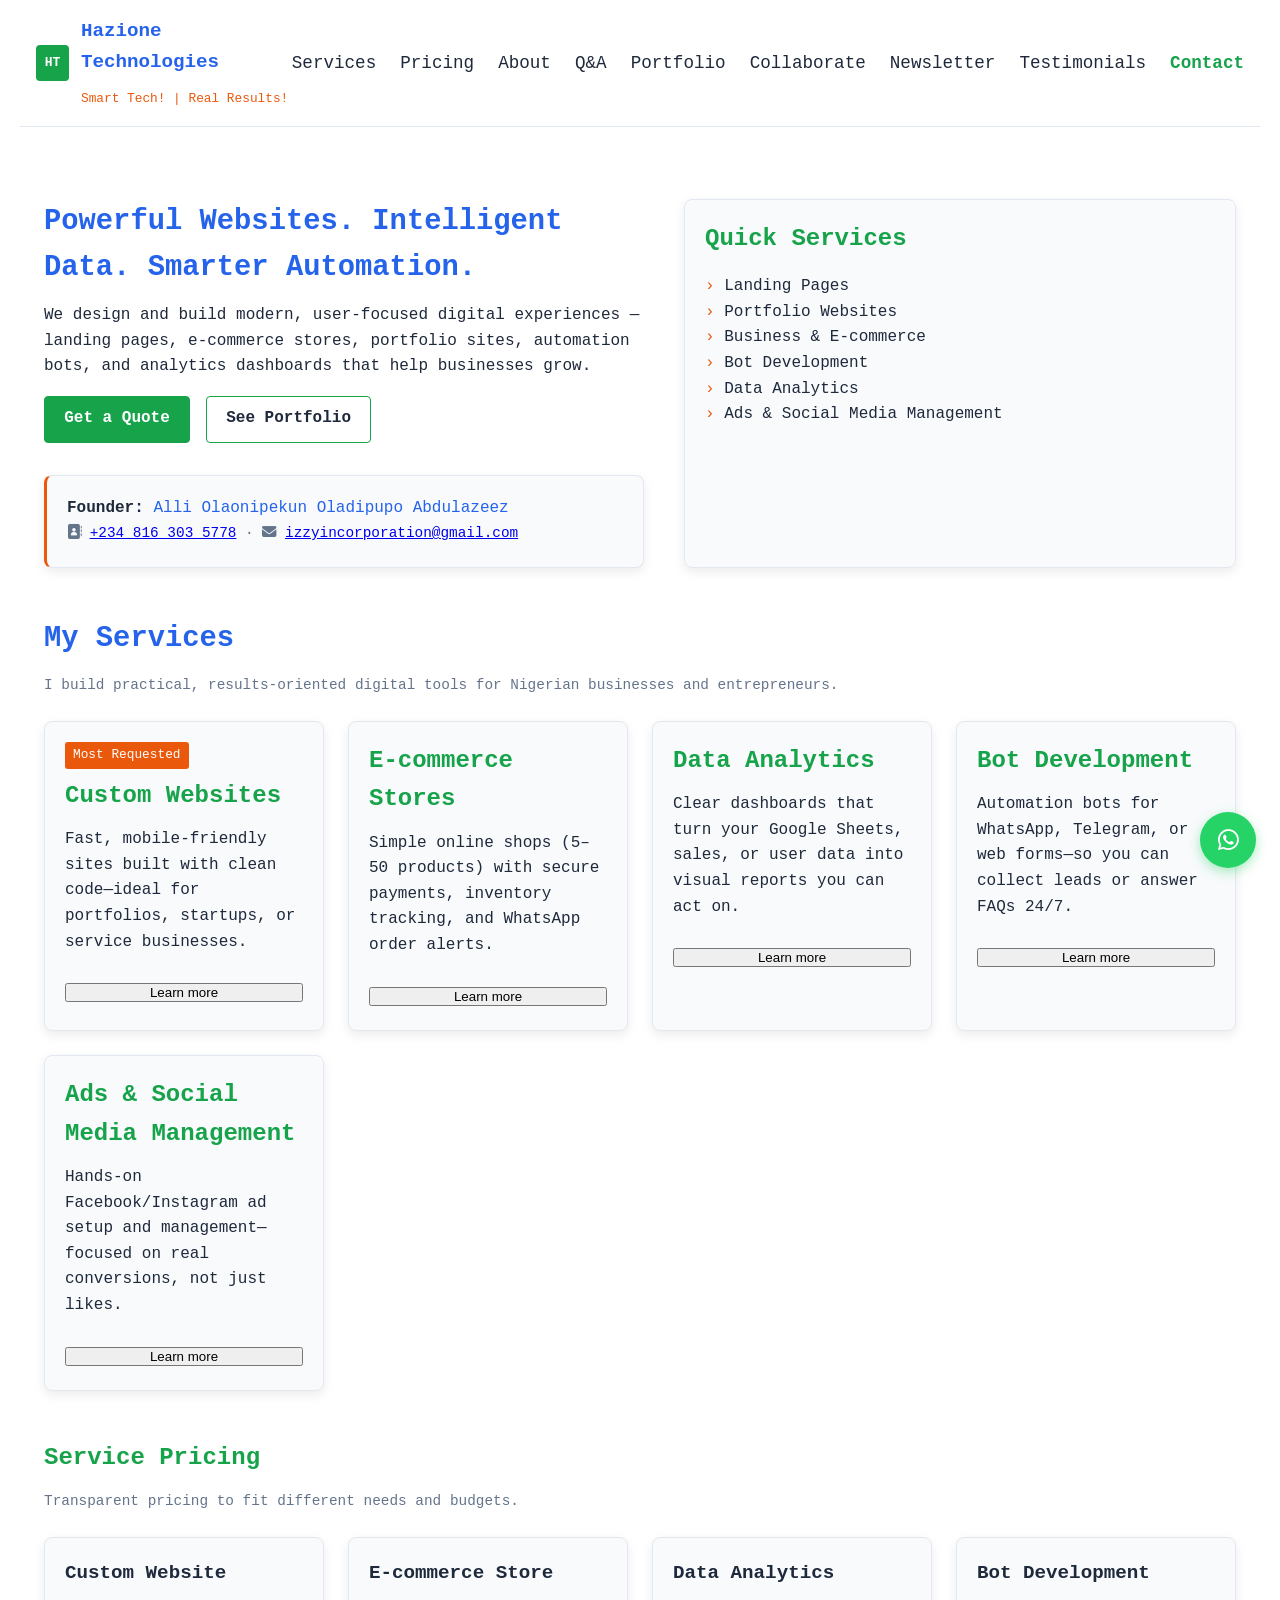
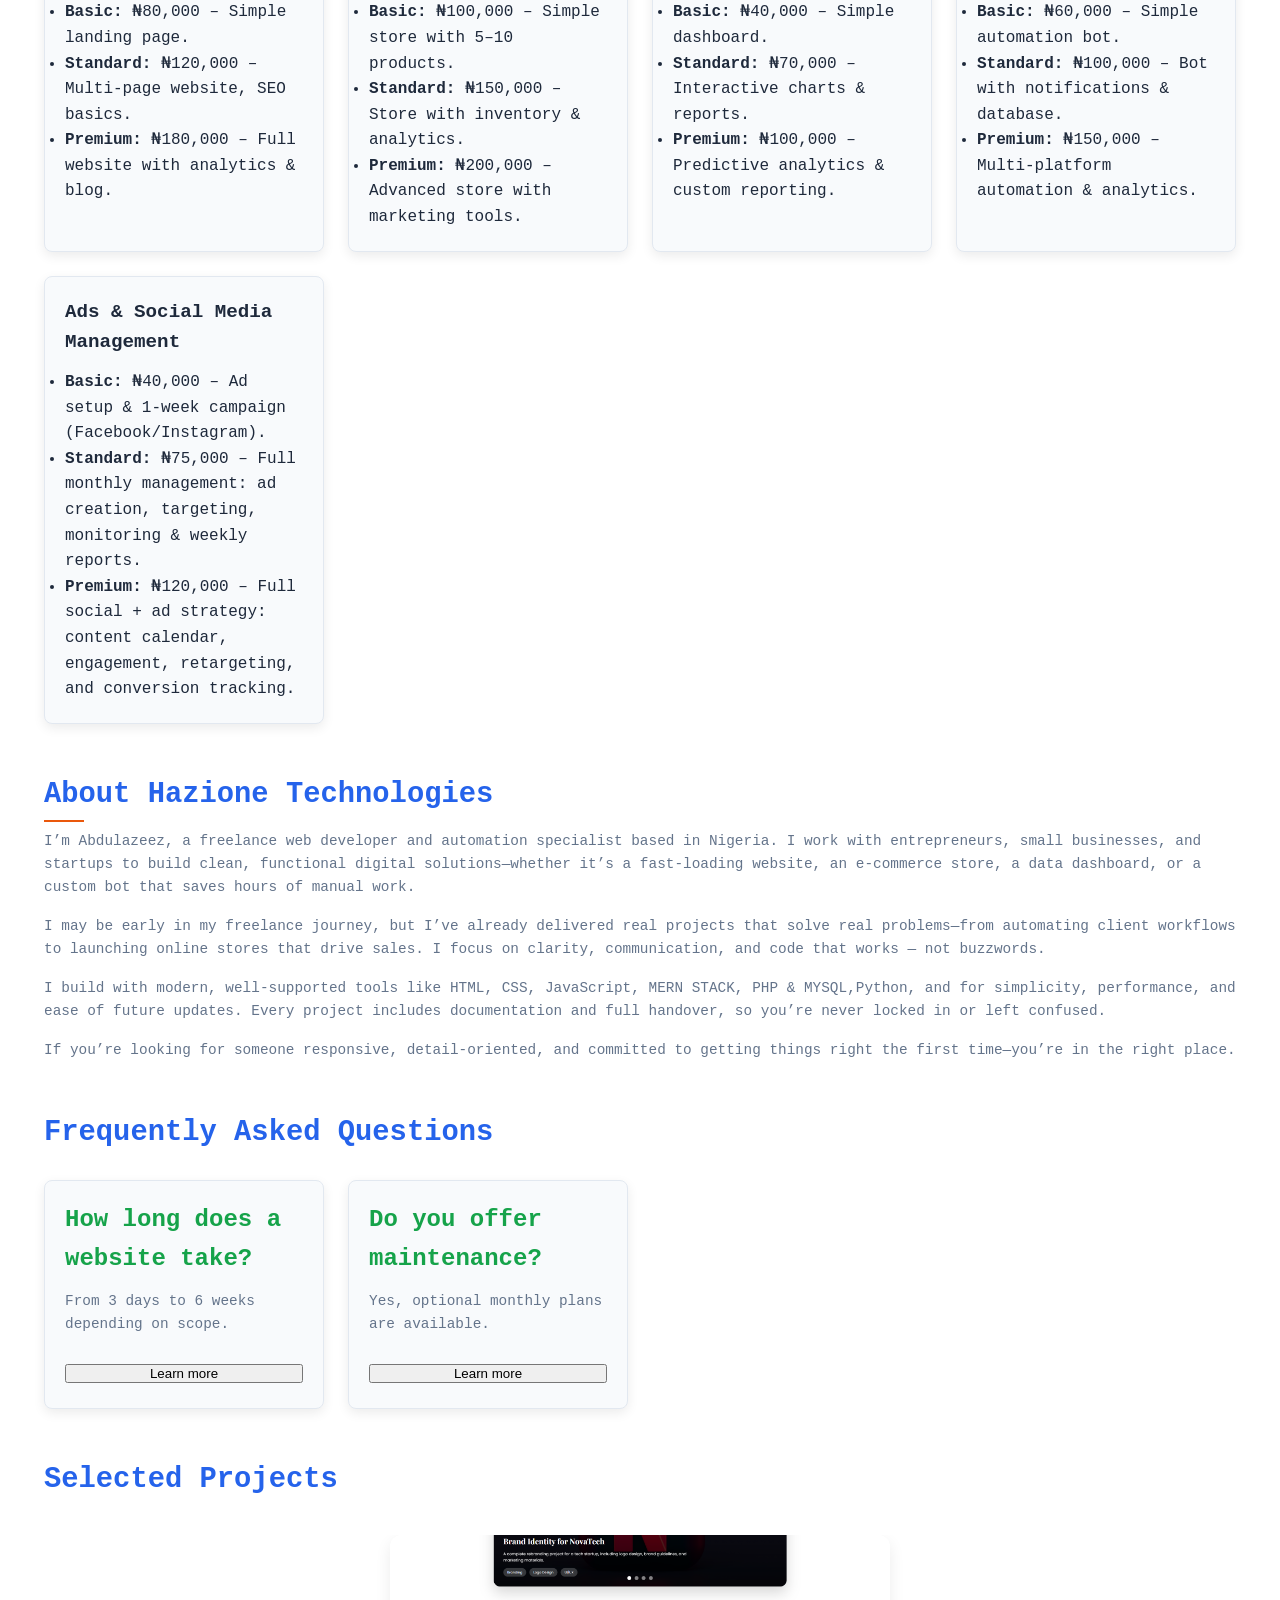
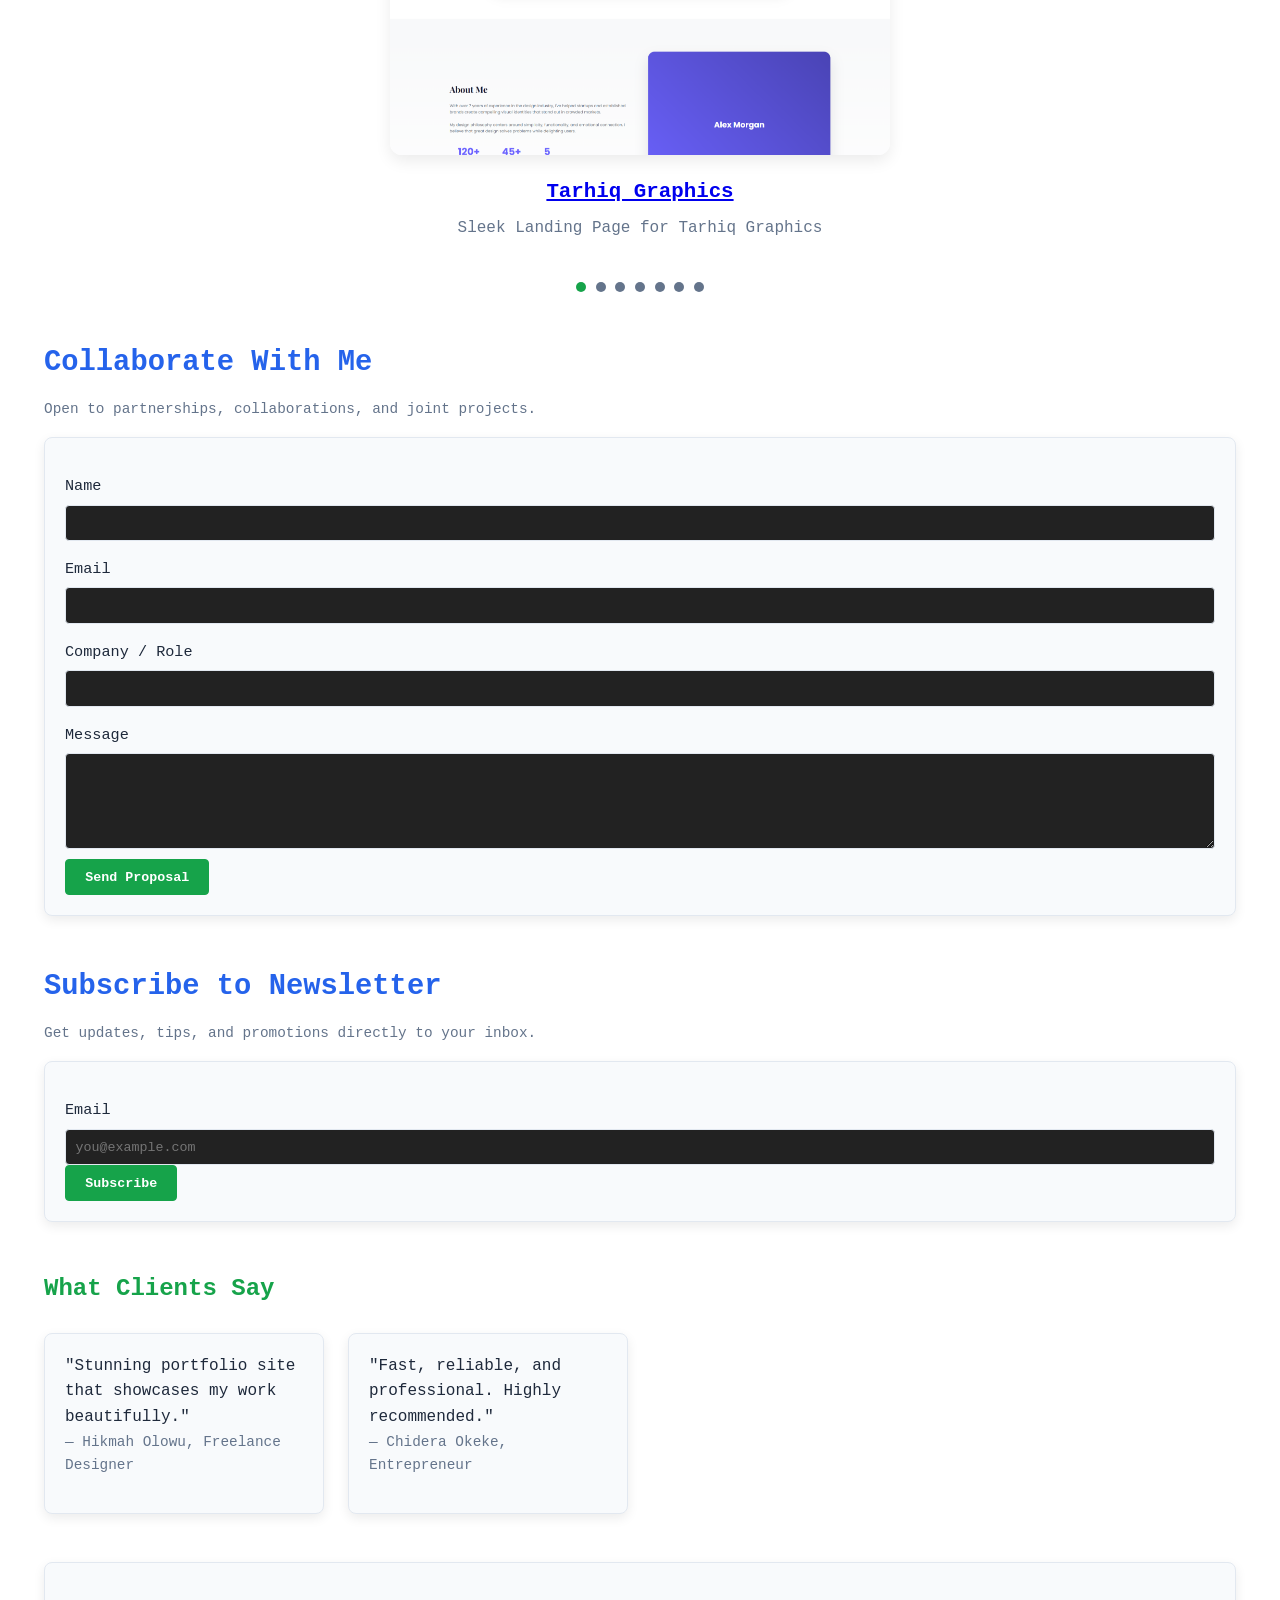
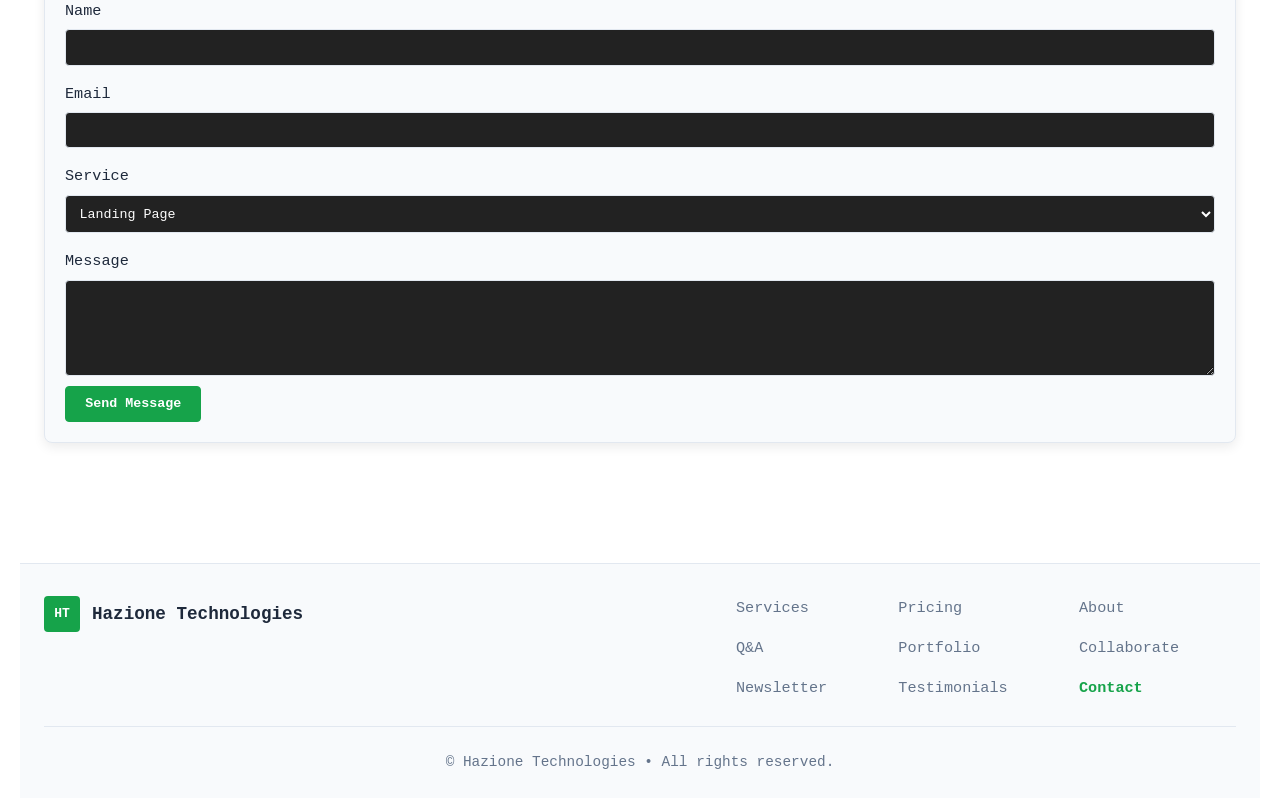
==== commit cc37d248: "Update index.html" ====
--- a/index.html
+++ b/index.html
@@ -210,17 +210,17 @@
   <div class="card service-tier">
     <h4>Custom Website</h4>
     <ul>
-      <li><strong>Basic:</strong> ₦50,000 – Simple landing page.</li>
-      <li><strong>Standard:</strong> ₦80,000 – Multi-page website, SEO basics.</li>
-      <li><strong>Premium:</strong> ₦120,000 – Full website with analytics & blog.</li>
+      <li><strong>Basic:</strong> ₦80,000 – Simple landing page.</li>
+      <li><strong>Standard:</strong> ₦120,000 – Multi-page website, SEO basics.</li>
+      <li><strong>Premium:</strong> ₦180,000 – Full website with analytics & blog.</li>
     </ul>
   </div>
   <div class="card service-tier">
     <h4>E-commerce Store</h4>
     <ul>
-      <li><strong>Basic:</strong> ₦80,000 – Simple store with 5–10 products.</li>
-      <li><strong>Standard:</strong> ₦120,000 – Store with inventory & analytics.</li>
-      <li><strong>Premium:</strong> ₦180,000 – Advanced store with marketing tools.</li>
+      <li><strong>Basic:</strong> ₦100,000 – Simple store with 5–10 products.</li>
+      <li><strong>Standard:</strong> ₦150,000 – Store with inventory & analytics.</li>
+      <li><strong>Premium:</strong> ₦200,000 – Advanced store with marketing tools.</li>
     </ul>
   </div>
   <div class="card service-tier">
@@ -239,6 +239,16 @@
       <li><strong>Premium:</strong> ₦150,000 – Multi-platform automation & analytics.</li>
     </ul>
   </div>
+
+  <div class="card service-tier">
+    <h4>Ads & Social Media Management</h4>
+    <ul>
+    <li><strong>Basic:</strong> ₦40,000 – Ad setup & 1-week campaign (Facebook/Instagram).</li>
+    <li><strong>Standard:</strong> ₦75,000 – Full monthly management: ad creation, targeting, monitoring & weekly reports.</li>
+    <li><strong>Premium:</strong> ₦120,000 – Full social + ad strategy: content calendar, engagement, retargeting, and conversion tracking.</li>
+    </ul>
+  </div>
+
 </div>
 </section>
 
@@ -324,25 +334,17 @@
         <img src="img/Graphic Design Portfolio.png" 
              alt="Landing Page for Tarhiq Graphics"
              loading="lazy">
-        <h3>Tarhig Graphics</h3>
+        <h3> <a href="https://alli-123.github.io/tarhiq-graphics/"> Tarhiq Graphics  </a></h3>
         <p>Sleek Landing Page for Tarhiq Graphics</p>
       </div>
 
-    <!-- Project 2 -->
-      <div class="carousel-slide">
-        <img src="img/LandinpPage-Ola — Futuristic Copywriter - [].png" 
-             alt="Ola the Copywriter"
-             loading="lazy">
-        <h3>Copywriter Landing Page</h3>
-        <p>Neat and classy hire-me Landing Page for a Copywriter</p>
-      </div>
-
-      <!-- Project 3 -->
+
+      <!-- Project 2 -->
       <div class="carousel-slide">
         <img src="img/- Men’s Luxe — Watches, Clothes & Accessories - website.png" 
              alt="Men's Luxe e-commerce store: responsive website for Nigerian fashion brand"
              loading="lazy">
-        <h3>Men’s Luxe</h3>
+        <h3> <a href="">  Men's Luxe    </a></h3>
         <p>Fashion e-commerce with WhatsApp order alerts</p>
       </div>
    
@@ -352,7 +354,7 @@
         <img src="img/e-commerce-store-for-Lagos-Events.png" 
              alt="Lagos Events e-commerce store"
              loading="lazy">
-        <h3>E-commerce for Events Planning</h3>
+        <h3> <a href=" "> E-commerce for Events Planning </a></h3>
         <p>Dashing and Attractive UI Experince that converts</p>
       </div>
    
@@ -362,7 +364,7 @@
         <img src="img/whatsApp-bot.png" 
              alt="WhatsApp Bot"
              loading="lazy">
-        <h3>WhatsApp Bots</h3>
+        <h3> <a href=" "> WhatsApp Bots </a></h3>
         <p>Simple automation that works!</p>
       </div>
    
@@ -371,7 +373,7 @@
         <img src="img/telegram-bot.jfif" 
              alt="Telegram bots"
              loading="lazy">
-        <h3>Telegram Bots</h3>
+        <h3> <a href=" "> Telegram Bots </a></h3>
         <p>Automate your telegram chat effectively</p>
       </div>
 
@@ -380,16 +382,17 @@
         <img src="img/dashbord-data Analytics-2.jfif" 
              alt="AfriCraft marketplace for handmade goods"
              loading="lazy">
-        <h3> Dashboard for decision making</h3>
+        <h3> <a href=""> Dashboard for decision making </a></h3>
         <p>Visualize elements that influence decision making</p>
       </div>
 
       <!-- Project 8 -->
       <div class="carousel-slide">
+
         <img src="img/soc-media.jfif" 
              alt="soc media"
              loading="lazy">
-        <h3>media management</h3>
+        <h3> <a href=" "> media management </a></h3>
         <p> social media  </p>
       </div>
     </div>
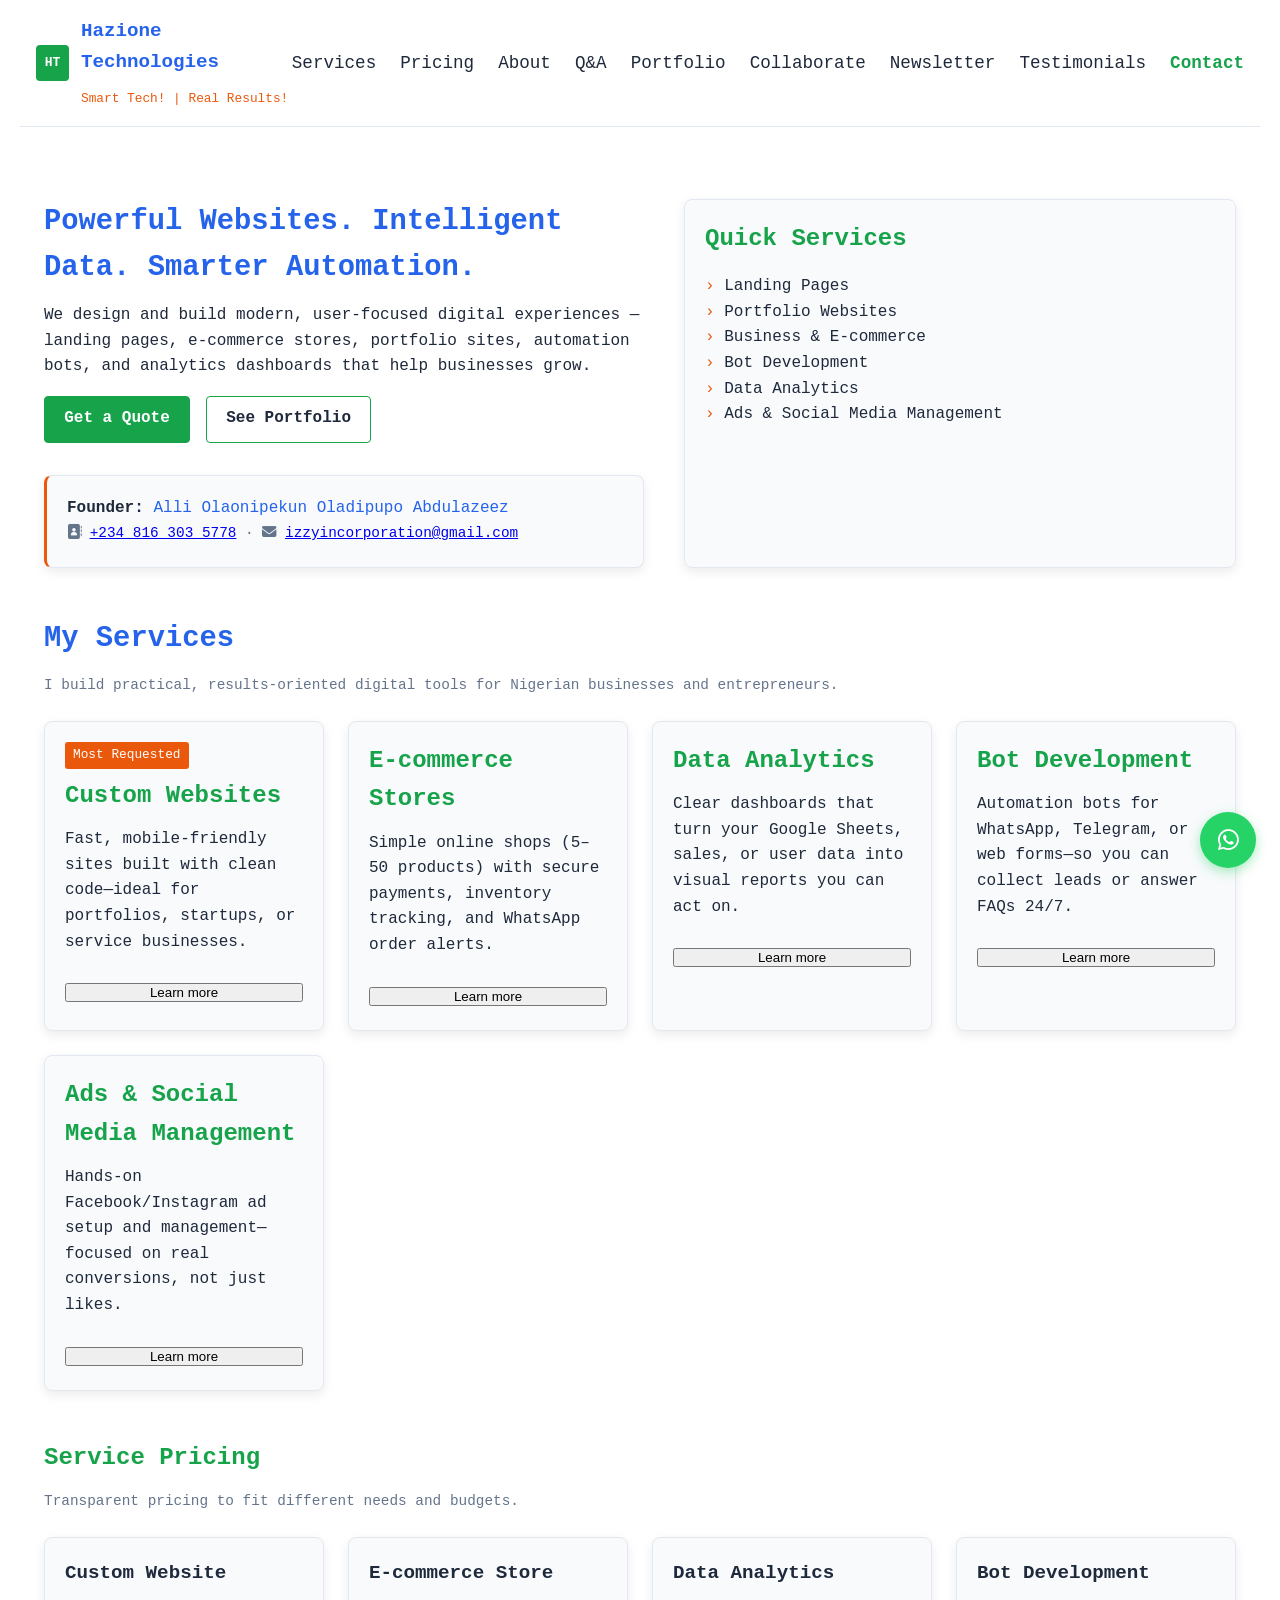
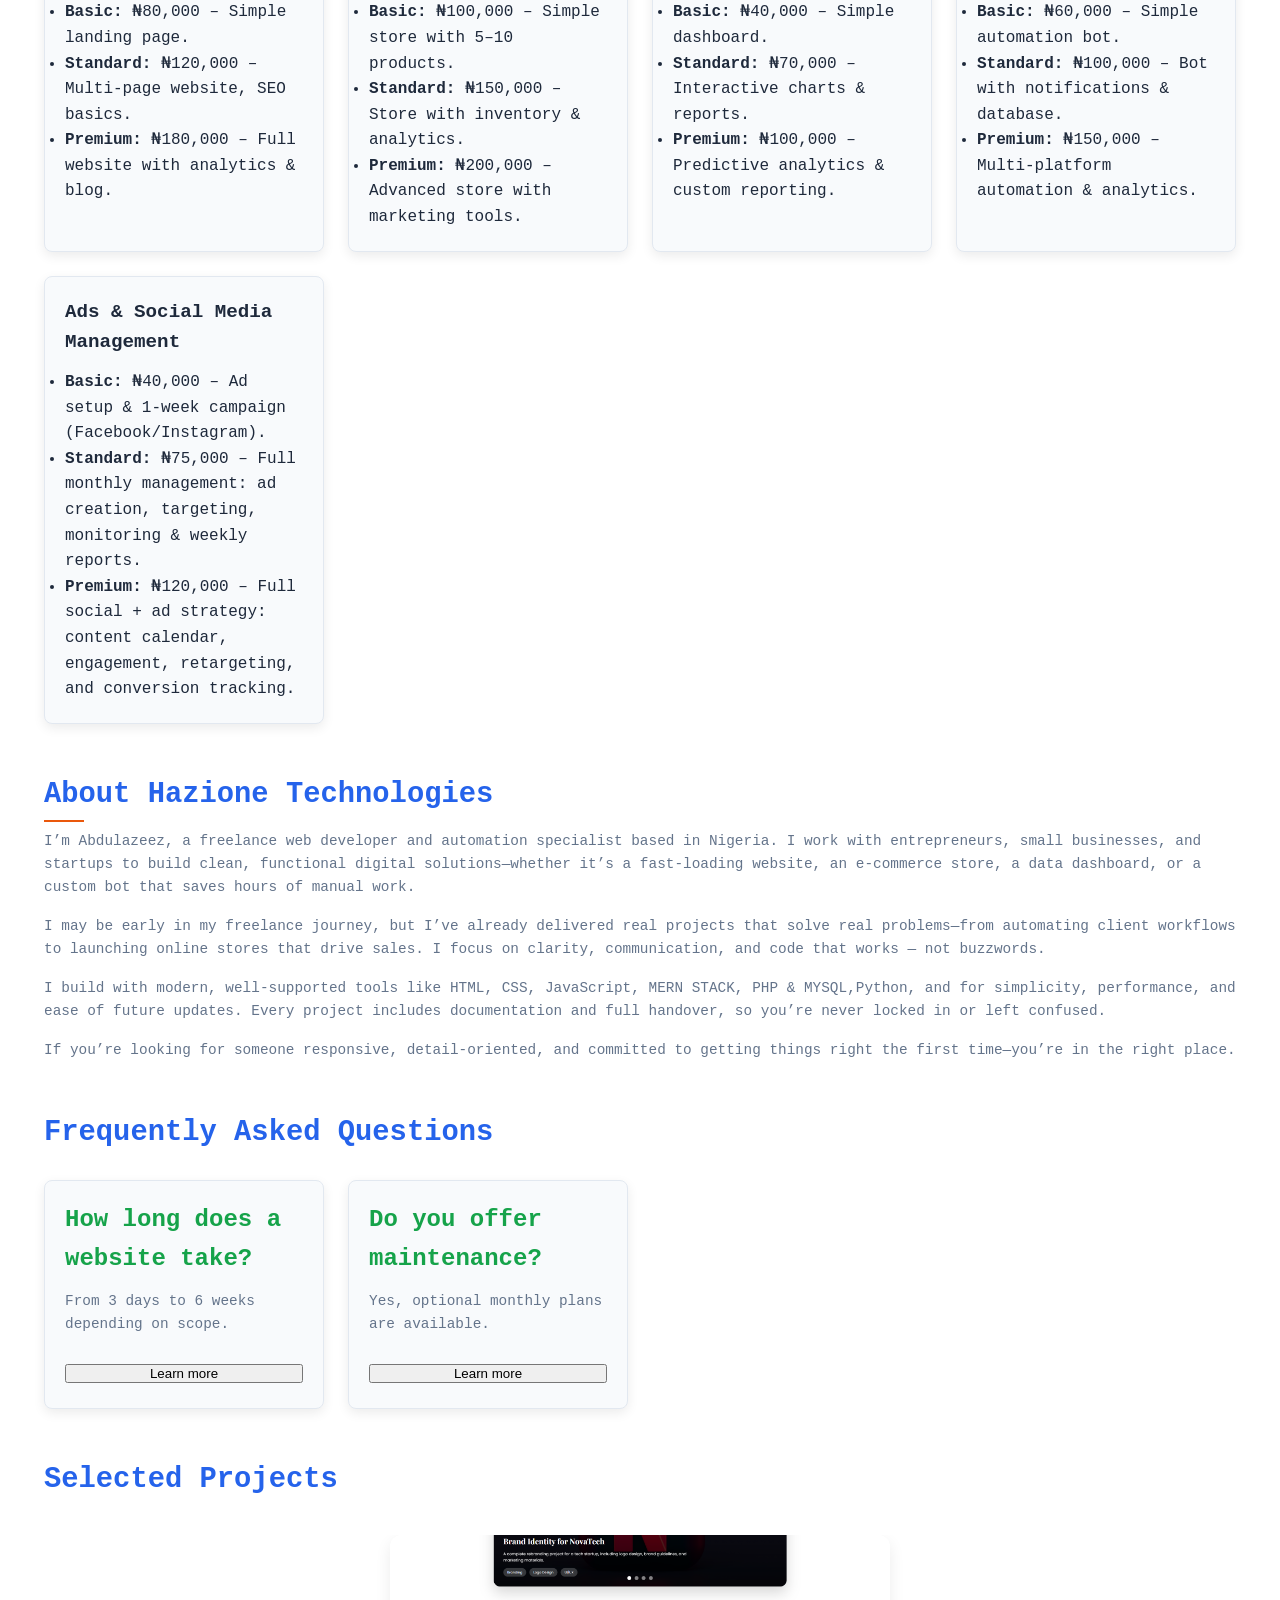
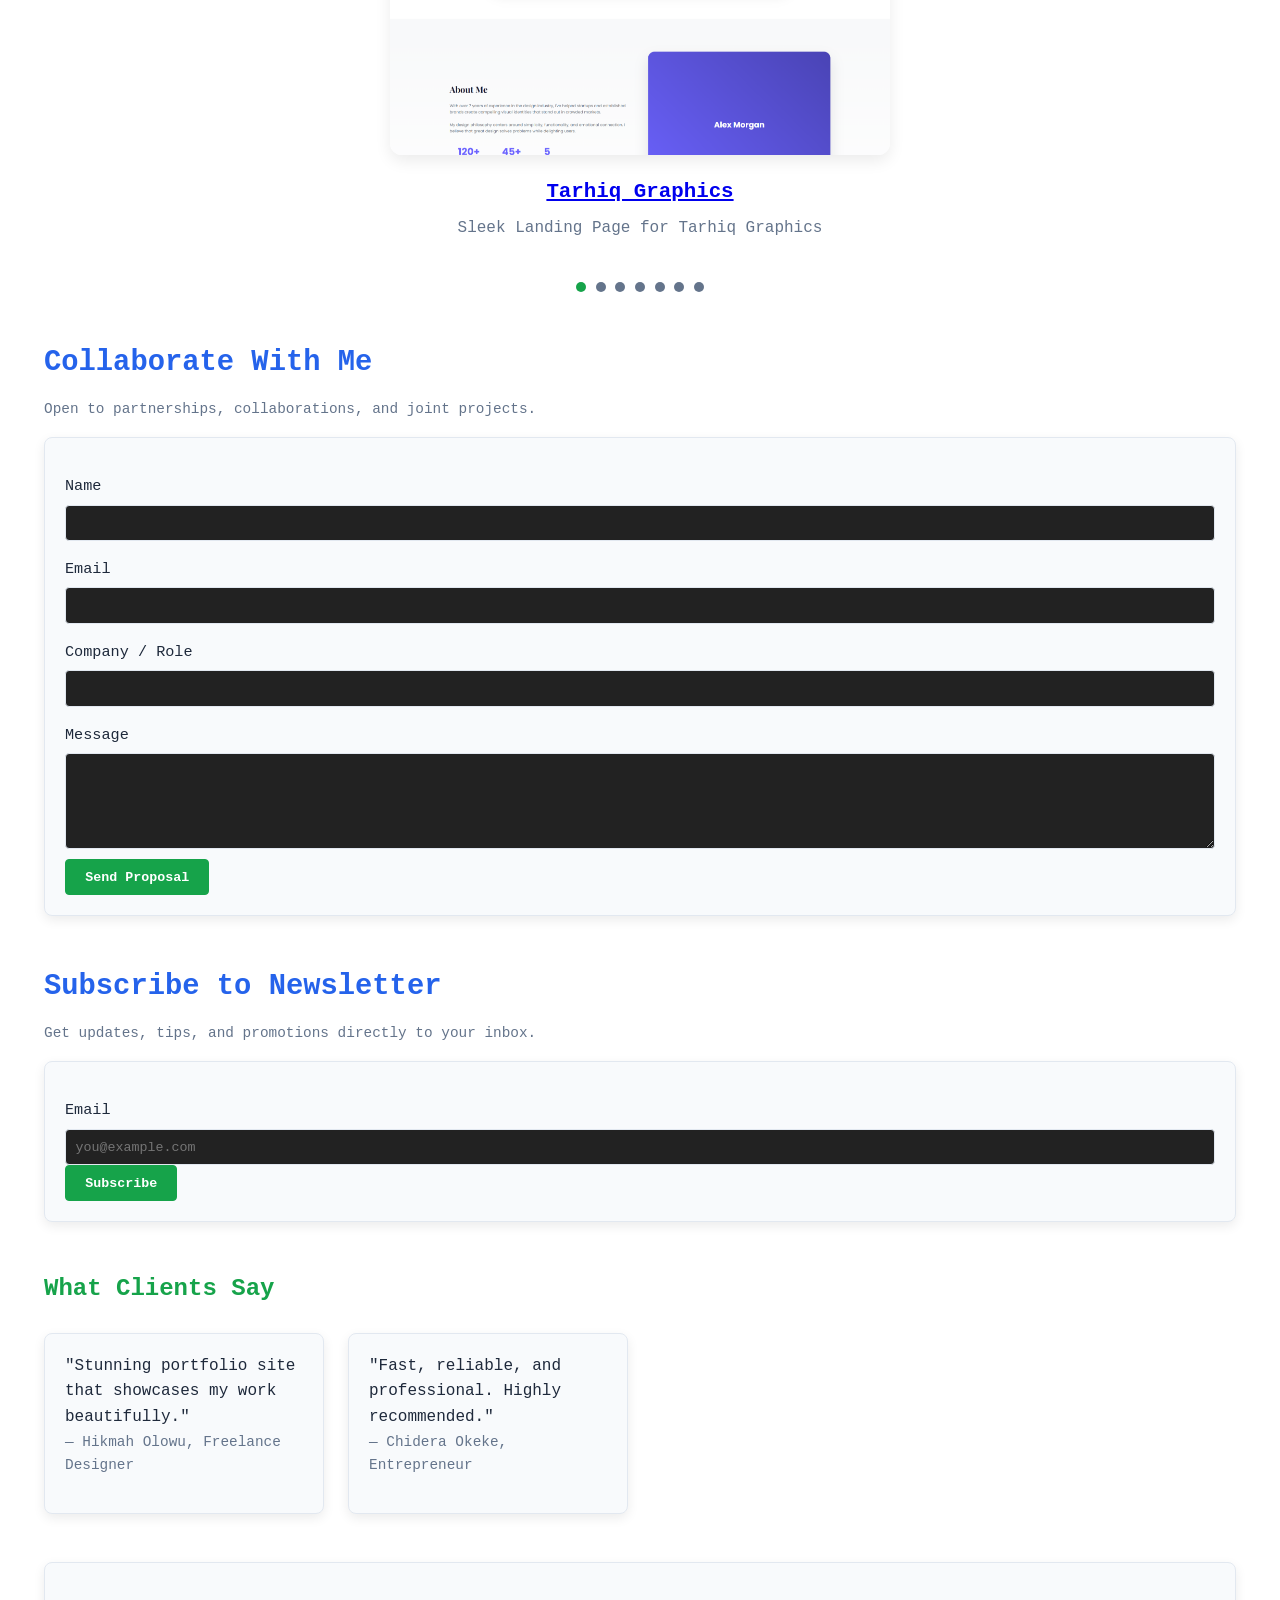
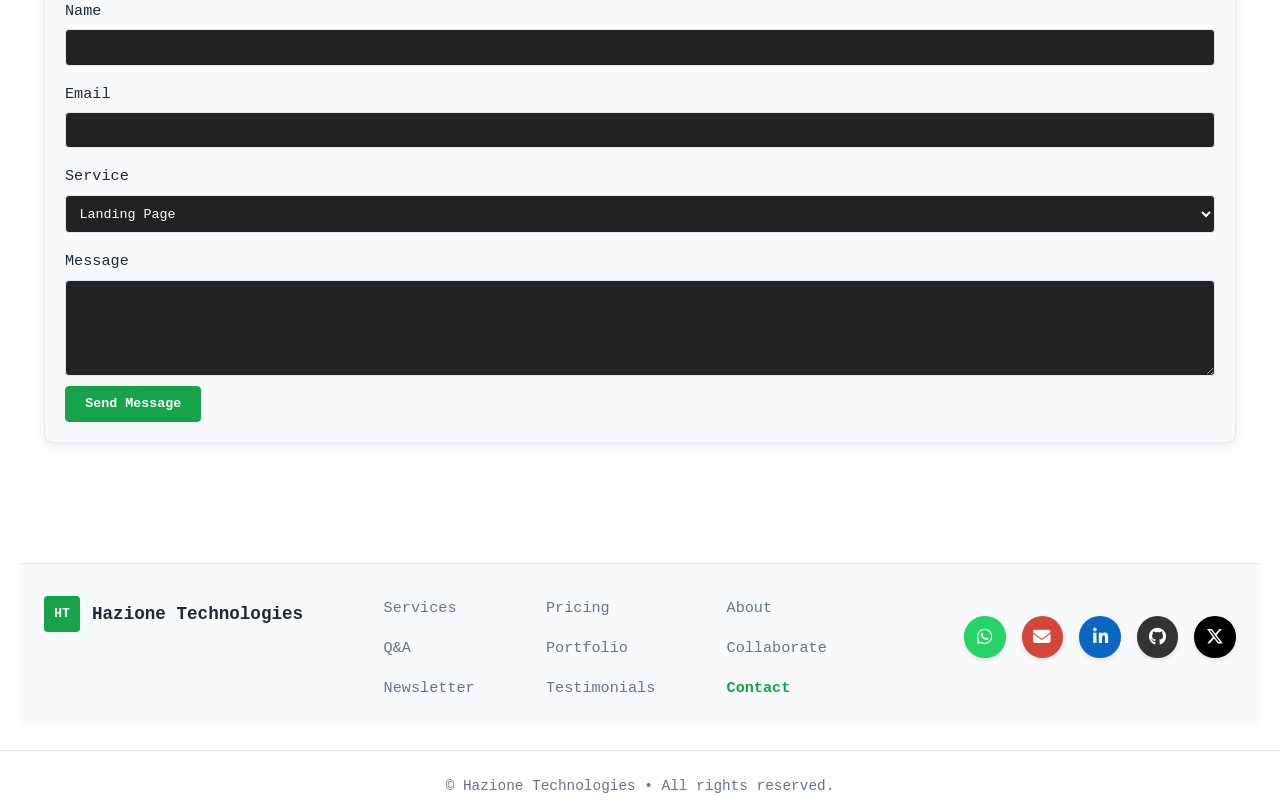
==== commit acc66647: "Update index.html" ====
--- a/index.html
+++ b/index.html
@@ -540,6 +540,27 @@
       <li><a href="#contact" class="cta">Contact</a></li>
     </ul>
   </nav>
+
+  <!-- ✅ Enhanced Social Links -->
+    <div class="footer-social">
+      <a href="https://wa.me/2348163035778" target="_blank" rel="noopener" aria-label="Chat on WhatsApp">
+        <i class="fab fa-whatsapp"></i>
+      </a>
+      <a href="mailto:izzyincorporation@gmail.com" aria-label="Send email">
+        <i class="fas fa-envelope"></i>
+      </a>
+      <a href="https://linkedin.com/in/yourprofile" target="_blank" rel="noopener" aria-label="LinkedIn">
+        <i class="fab fa-linkedin-in"></i>
+      </a>
+      <a href="https://github.com/yourusername" target="_blank" rel="noopener" aria-label="GitHub">
+        <i class="fab fa-github"></i>
+      </a>
+      <a href="https://x.com/yourhandle" target="_blank" rel="noopener" aria-label="X (Twitter)">
+        <i class="fab fa-x-twitter"></i>
+      </a>
+    </div>
+  </div>
+
 </div>
 <div class="footer-bottom">
 <div>© Hazione Technologies • All rights reserved.</div>
--- a/styles.css
+++ b/styles.css
@@ -603,7 +603,83 @@
 }
 
 
-
+/* Footer Social Icons */
+.footer-social {
+  display: flex;
+  gap: 1rem;
+  margin-top: 1.25rem;
+  justify-content: center;
+  flex-wrap: wrap;
+}
+
+.footer-social a {
+  display: inline-flex;
+  align-items: center;
+  justify-content: center;
+  width: 2.6rem;
+  height: 2.6rem;
+  font-size: 1.1rem;
+  color: white;
+  background: #4a5568; /* Default dark gray */
+  border-radius: 50%;
+  transition: all 0.3s ease, transform 0.2s;
+  text-decoration: none;
+  box-shadow: 0 2px 4px rgba(0,0,0,0.1);
+}
+
+.footer-social a:hover {
+  transform: translateY(-3px);
+  box-shadow: 0 4px 8px rgba(0,0,0,0.15);
+}
+
+/* Branded Colors */
+.footer-social a[href*="wa.me"] {
+  background: #25D366; /* WhatsApp green */
+}
+.footer-social a[href*="wa.me"]:hover {
+  background: #128C7E;
+}
+
+.footer-social a[href^="mailto"] {
+  background: #D44638; /* Gmail red (works for email) */
+}
+.footer-social a[href^="mailto"]:hover {
+  background: #B03328;
+}
+
+.footer-social a[href*="linkedin.com"] {
+  background: #0A66C2; /* LinkedIn blue */
+}
+.footer-social a[href*="linkedin.com"]:hover {
+  background: #074d99;
+}
+
+.footer-social a[href*="github.com"] {
+  background: #333; /* GitHub black */
+}
+.footer-social a[href*="github.com"]:hover {
+  background: #111;
+}
+
+.footer-social a[href*="x.com"],
+.footer-social a[href*="twitter.com"] {
+  background: #000000; /* X (Twitter) black */
+}
+.footer-social a[href*="x.com"]:hover,
+.footer-social a[href*="twitter.com"]:hover {
+  background: #333;
+}
+
+@media (max-width: 600px) {
+  .footer-social {
+    gap: 0.8rem;
+  }
+  .footer-social a {
+    width: 2.4rem;
+    height: 2.4rem;
+    font-size: 1rem;
+  }
+}
 
 
 
@@ -667,4 +743,4 @@
     bottom: 1.25rem;
     right: 1.25rem;
   }
-}+}
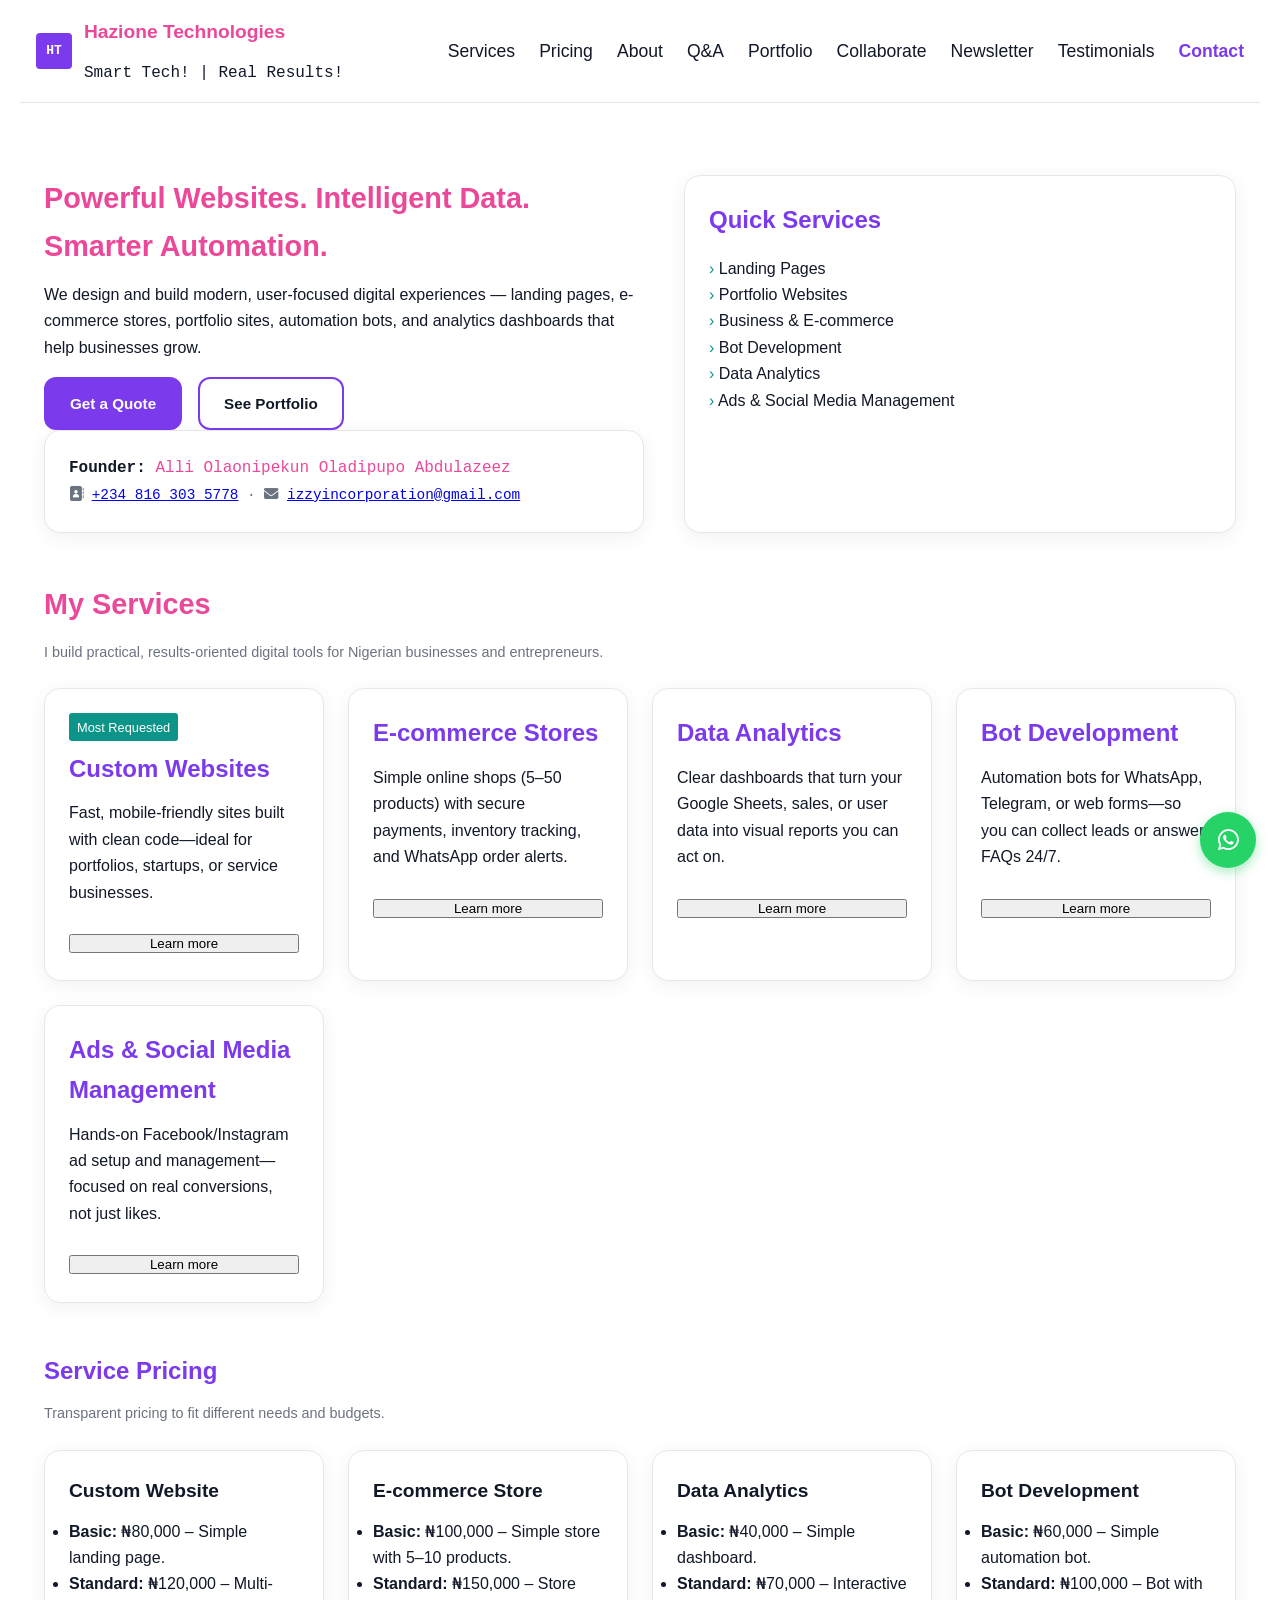
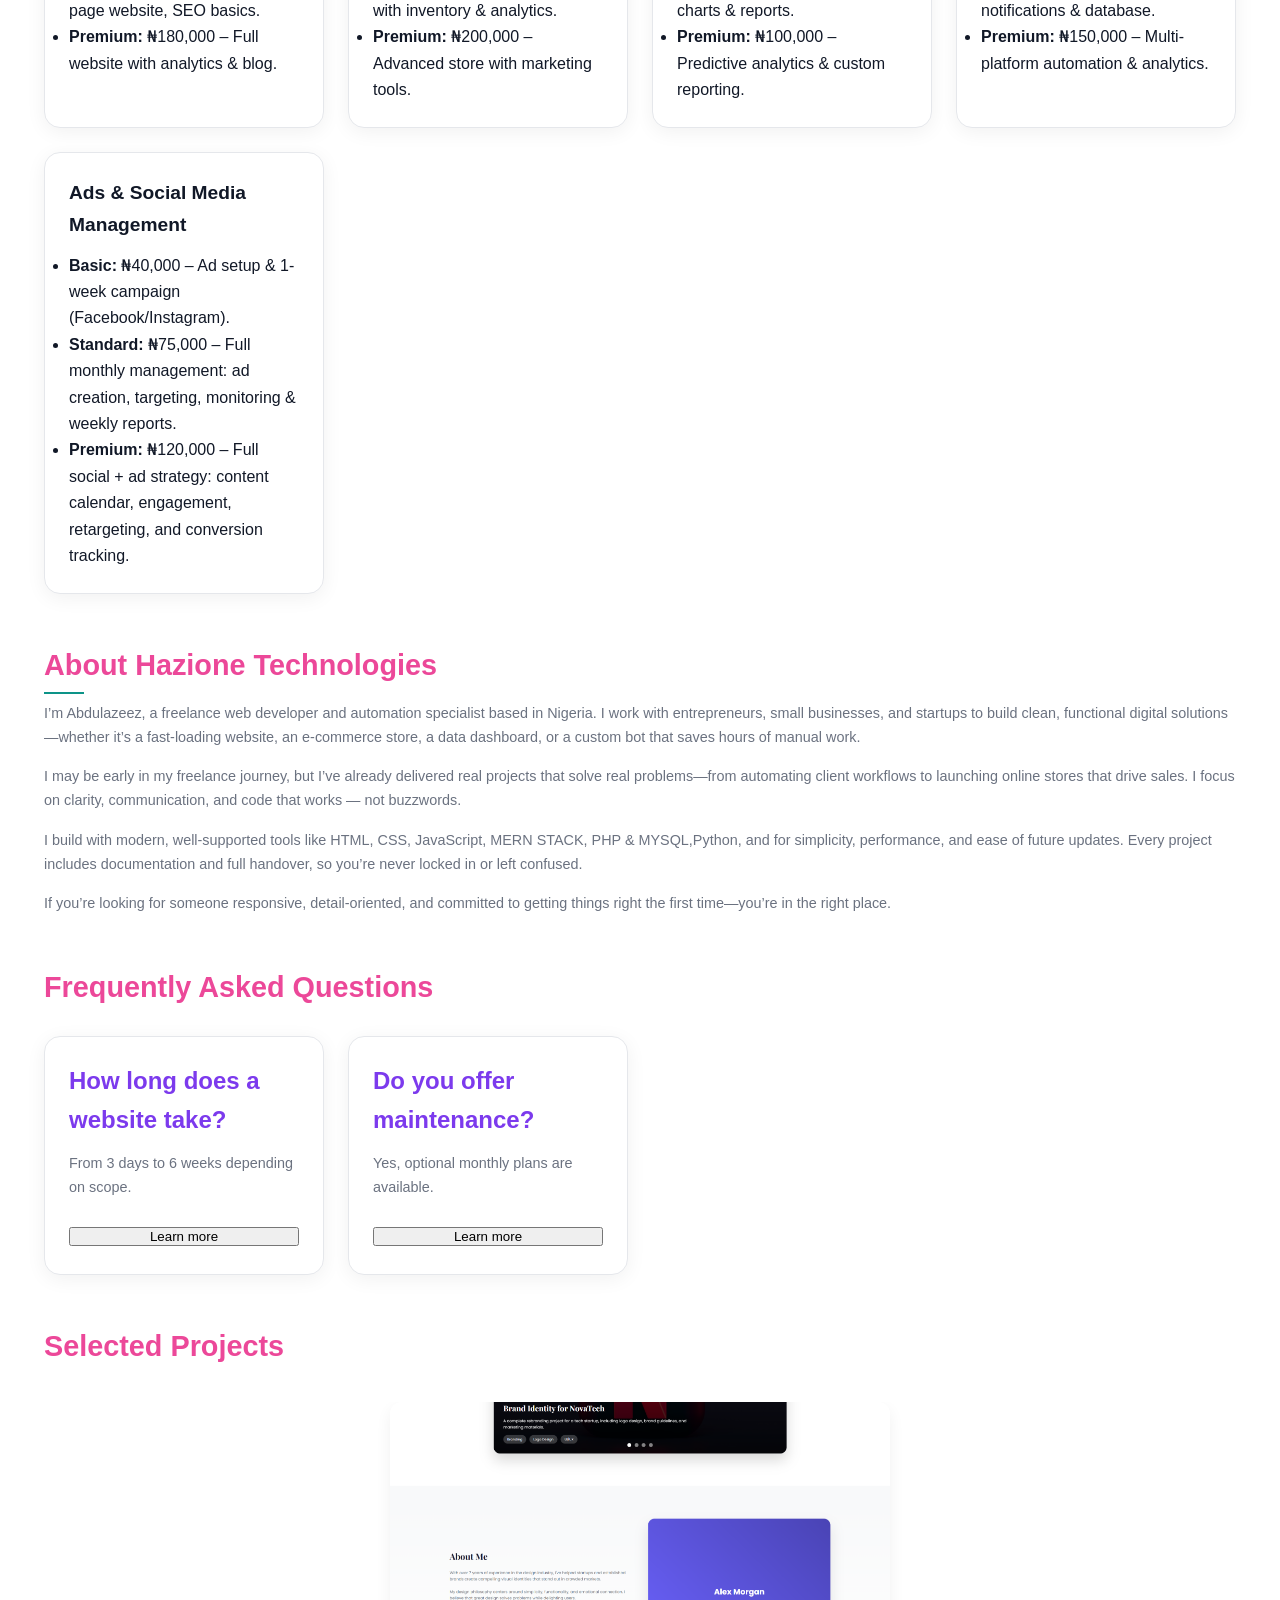
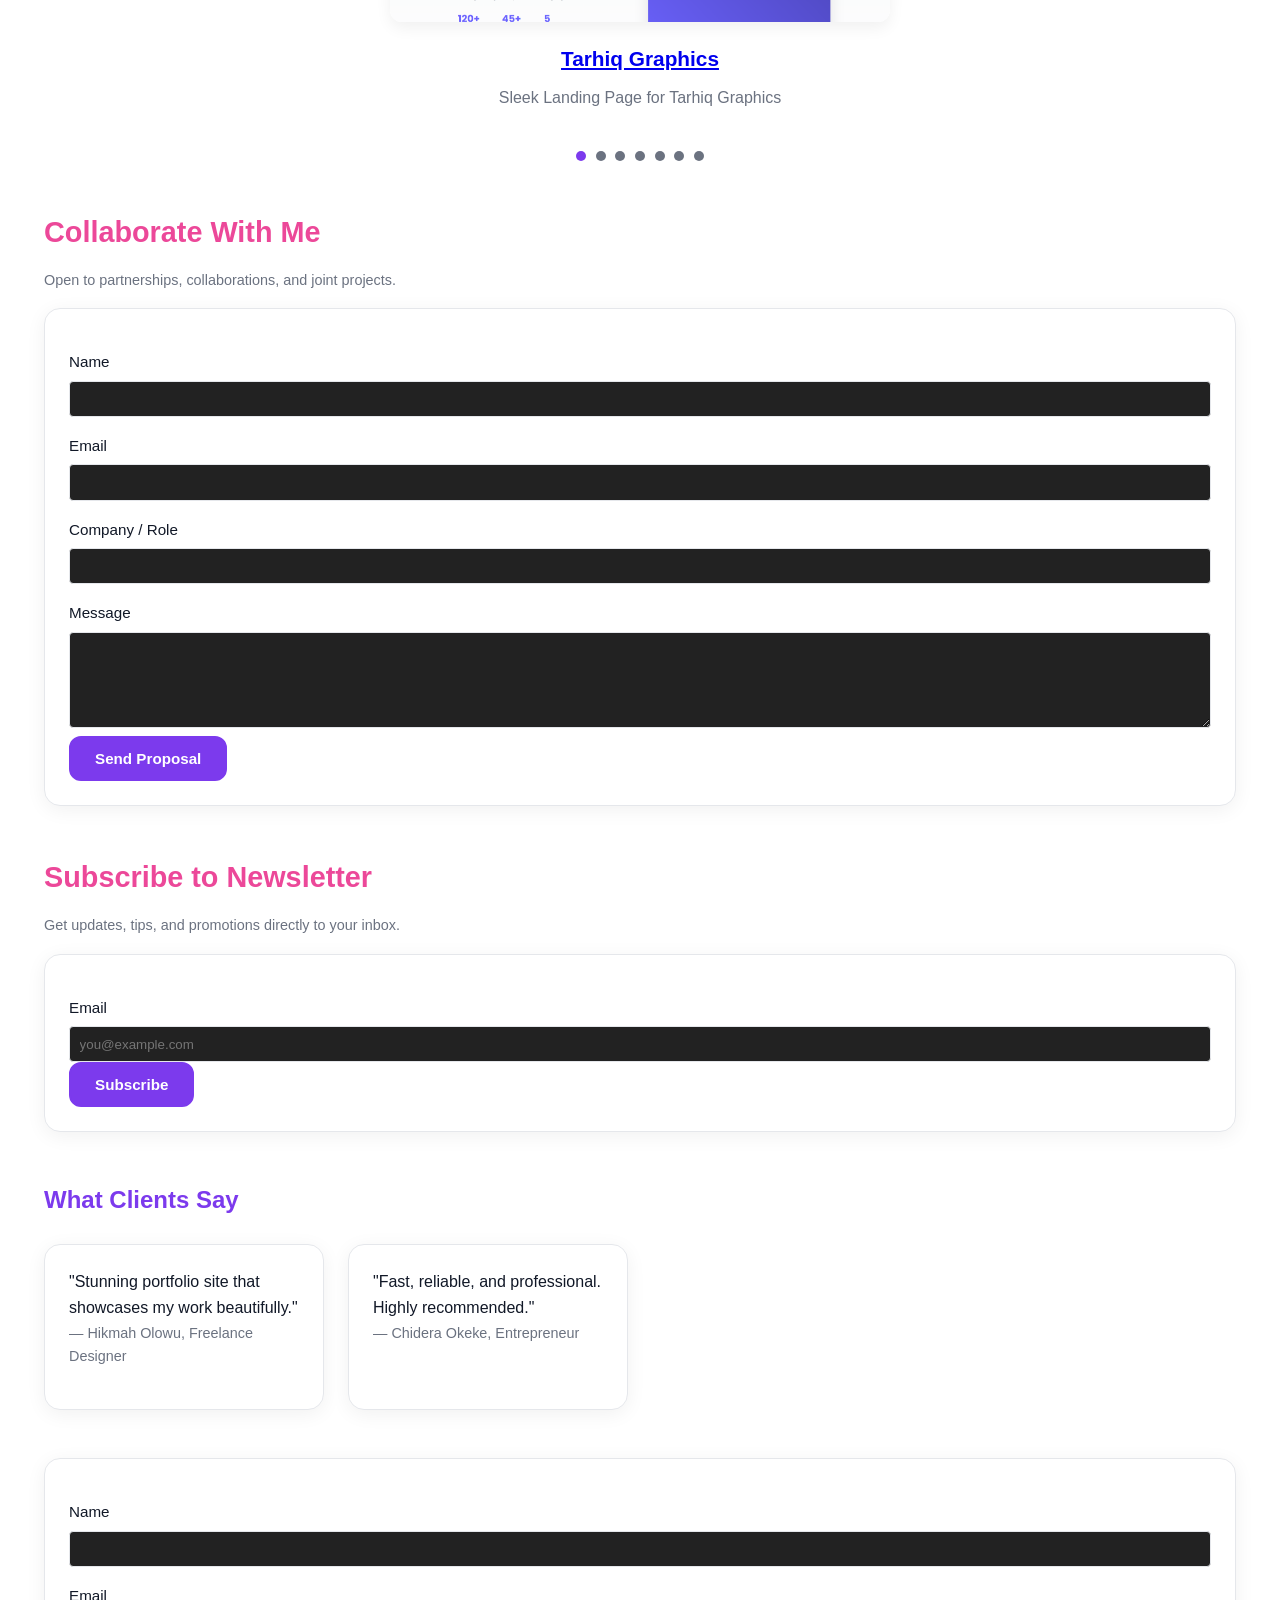
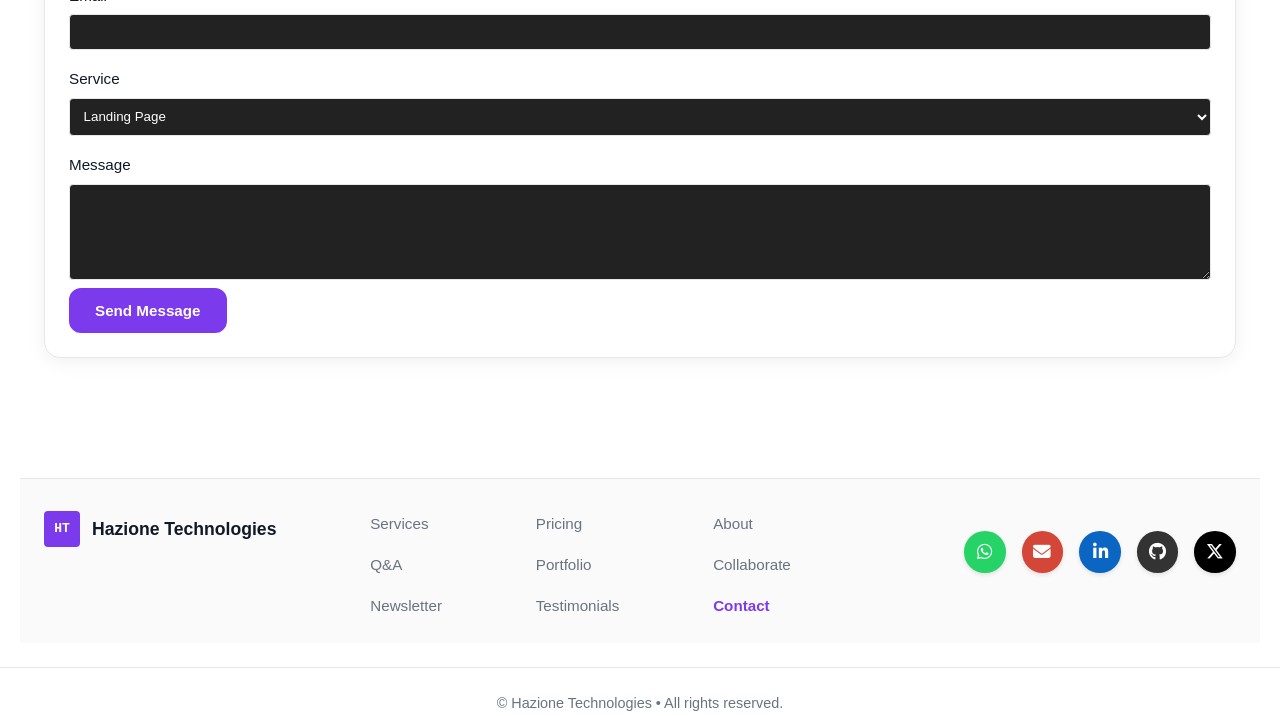
==== commit 0e902f14: "Update index.html" ====
--- a/index.html
+++ b/index.html
@@ -21,6 +21,8 @@
 
 <link rel="icon" href="/favicon.ico" type="image/x-icon" />
 <link rel="stylesheet" href="https://cdnjs.cloudflare.com/ajax/libs/font-awesome/6.7.2/css/all.min.css">
+<link href="https://fonts.googleapis.com/css2?family=Inter:wght@300;400;500;600;700&display=swap" rel="stylesheet">
+<link href="https://fonts.googleapis.com/css2?family=IBM+Plex+Mono:wght@400;500&display=swap" rel="stylesheet">
 <link rel="stylesheet" href="styles.css">
 </head>
 <body>
@@ -549,13 +551,13 @@
       <a href="mailto:izzyincorporation@gmail.com" aria-label="Send email">
         <i class="fas fa-envelope"></i>
       </a>
-      <a href="https://linkedin.com/in/yourprofile" target="_blank" rel="noopener" aria-label="LinkedIn">
+      <a href="https://linkedin.com/in/alli-olaonipekun-oladipupo" target="_blank" rel="noopener" aria-label="LinkedIn">
         <i class="fab fa-linkedin-in"></i>
       </a>
-      <a href="https://github.com/yourusername" target="_blank" rel="noopener" aria-label="GitHub">
+      <a href="https://github.com/ALLI-123" target="_blank" rel="noopener" aria-label="GitHub">
         <i class="fab fa-github"></i>
       </a>
-      <a href="https://x.com/yourhandle" target="_blank" rel="noopener" aria-label="X (Twitter)">
+      <a href="https://x.com/izzuDeen_92" target="_blank" rel="noopener" aria-label="X (Twitter)">
         <i class="fab fa-x-twitter"></i>
       </a>
     </div>
--- a/styles.css
+++ b/styles.css
@@ -7,22 +7,23 @@
 
 :root {
   --bg: #ffffff;
-  --bg-card: #f8fafc;     /* Slate 50 */
-  --fg: #1e293b;          /* Slate 800 */
-  --muted: #64748b;       /* Slate 500 */
-  --primary: #16a34a;     /* Green 600 (darker for light bg) */
-  --primary-dark: #15803d; /* Green 700 */
-  --accent: #2563eb;      /* Blue 600 */
-  --code: #ea580c;        /* Orange 600 */
-  --border: #e2e8f0;      /* Slate 200 */
-  --shadow: rgba(0, 0, 0, 0.08);
+  --bg-card: #fafafa;          /* Cleaner, near-white */
+  --fg: #111827;               /* Darker slate (better contrast) */
+  --muted: #6b7280;            /* Subtle gray */
+  --primary: #7c3aed;          /* Vibrant indigo/purple (trendy for creatives & tech) */
+  --primary-dark: #6d28d9;     /* Deeper purple */
+  --accent: #ec4899;           /* Soft pink/magenta (adds energy, pairs well with purple) */
+  --code: #0d9488;             /* Teal (for founder/tech notes — calm but distinctive) */
+  --border: #e5e7eb;           /* Light neutral border */
+  --shadow: rgba(0, 0, 0, 0.06);
+  --gradient-bg: linear-gradient(135deg, #f5f3ff, #ffffff); /* Optional subtle gradient */
 }
 
 body {
-  font-family: 'SF Mono', 'Fira Code', 'Consolas', monospace;
+  font-family: 'Inter', -apple-system, BlinkMacSystemFont, 'Segoe UI', Roboto, Oxygen, sans-serif;
   background-color: var(--bg);
   color: var(--fg);
-  line-height: 1.6;
+  line-height: 1.65;
   overflow-x: hidden;
 }
 
@@ -40,42 +41,53 @@
 }
 
 .card {
-  background: var(--bg-card);
+  background: var(--bg);
   border: 1px solid var(--border);
-  border-radius: 8px;
-  padding: 1.25rem;
-  box-shadow: 0 4px 12px var(--shadow);
+  border-radius: 16px;        /* More rounded = modern */
+  padding: 1.5rem;
+  box-shadow: 0 4px 20px var(--shadow);
+  transition: transform 0.3s ease, box-shadow 0.3s ease;
+}
+
+.card:hover {
+  transform: translateY(-4px);
+  box-shadow: 0 10px 30px rgba(0, 0, 0, 0.08);
 }
 
 .btn {
-  display: inline-block;
-  padding: 0.6rem 1.2rem;
+  display: inline-flex;
+  align-items: center;
+  justify-content: center;
+  padding: 0.75rem 1.5rem;
   background: transparent;
   color: var(--fg);
-  border: 1px solid var(--primary);
-  border-radius: 4px;
+  border: 2px solid var(--primary);
+  border-radius: 12px;        /* Rounded buttons = trendy */
   text-decoration: none;
-  font-family: inherit;
   font-weight: 600;
-  transition: all 0.2s ease;
+  font-size: 0.95rem;
+  transition: all 0.25s ease;
   cursor: pointer;
 }
 
 .btn:hover {
   background: var(--primary);
-  color: var(--bg);
+  color: white;
+  box-shadow: 0 4px 12px rgba(124, 58, 237, 0.25); /* Purple glow */
 }
 
 .btn.primary {
   background: var(--primary);
-  color: var(--bg);
+  color: white;
   border-color: var(--primary);
 }
 
 .btn.primary:hover {
   background: var(--primary-dark);
   border-color: var(--primary-dark);
-}
+  box-shadow: 0 6px 16px rgba(124, 58, 237, 0.35);
+}
+
 
 /* ===== HEADER ===== */
 header {
@@ -114,9 +126,9 @@
   font-weight: 600;
 }
 
-.header-motto {
-  font-size: 0.8rem;
-  color: var(--code);
+.header-motto,
+.founder-card {
+  font-family: 'IBM Plex Mono', monospace;
 }
 
 .menu-toggle {
@@ -256,10 +268,6 @@
   flex-wrap: wrap;
 }
 
-.founder-card {
-  margin-top: 2rem;
-  border-left: 3px solid var(--code);
-}
 
 .founder-link {
   color: var(--accent);
@@ -310,19 +318,6 @@
   color: var(--code);
 }
 
-
-/* ...................
-...........FOR THE CARDS ........ */
-
-.card:hover {
-  transform: translateY(-6px);
-  box-shadow: 
-    0 10px 25px rgba(37, 99, 235, 0.15),   /* soft blue shadow */
-    0 4px 8px rgba(0, 0, 0, 0.08);
-  
-  font-style: oblique;
-  font-weight: 600;
-}
 
 
 
